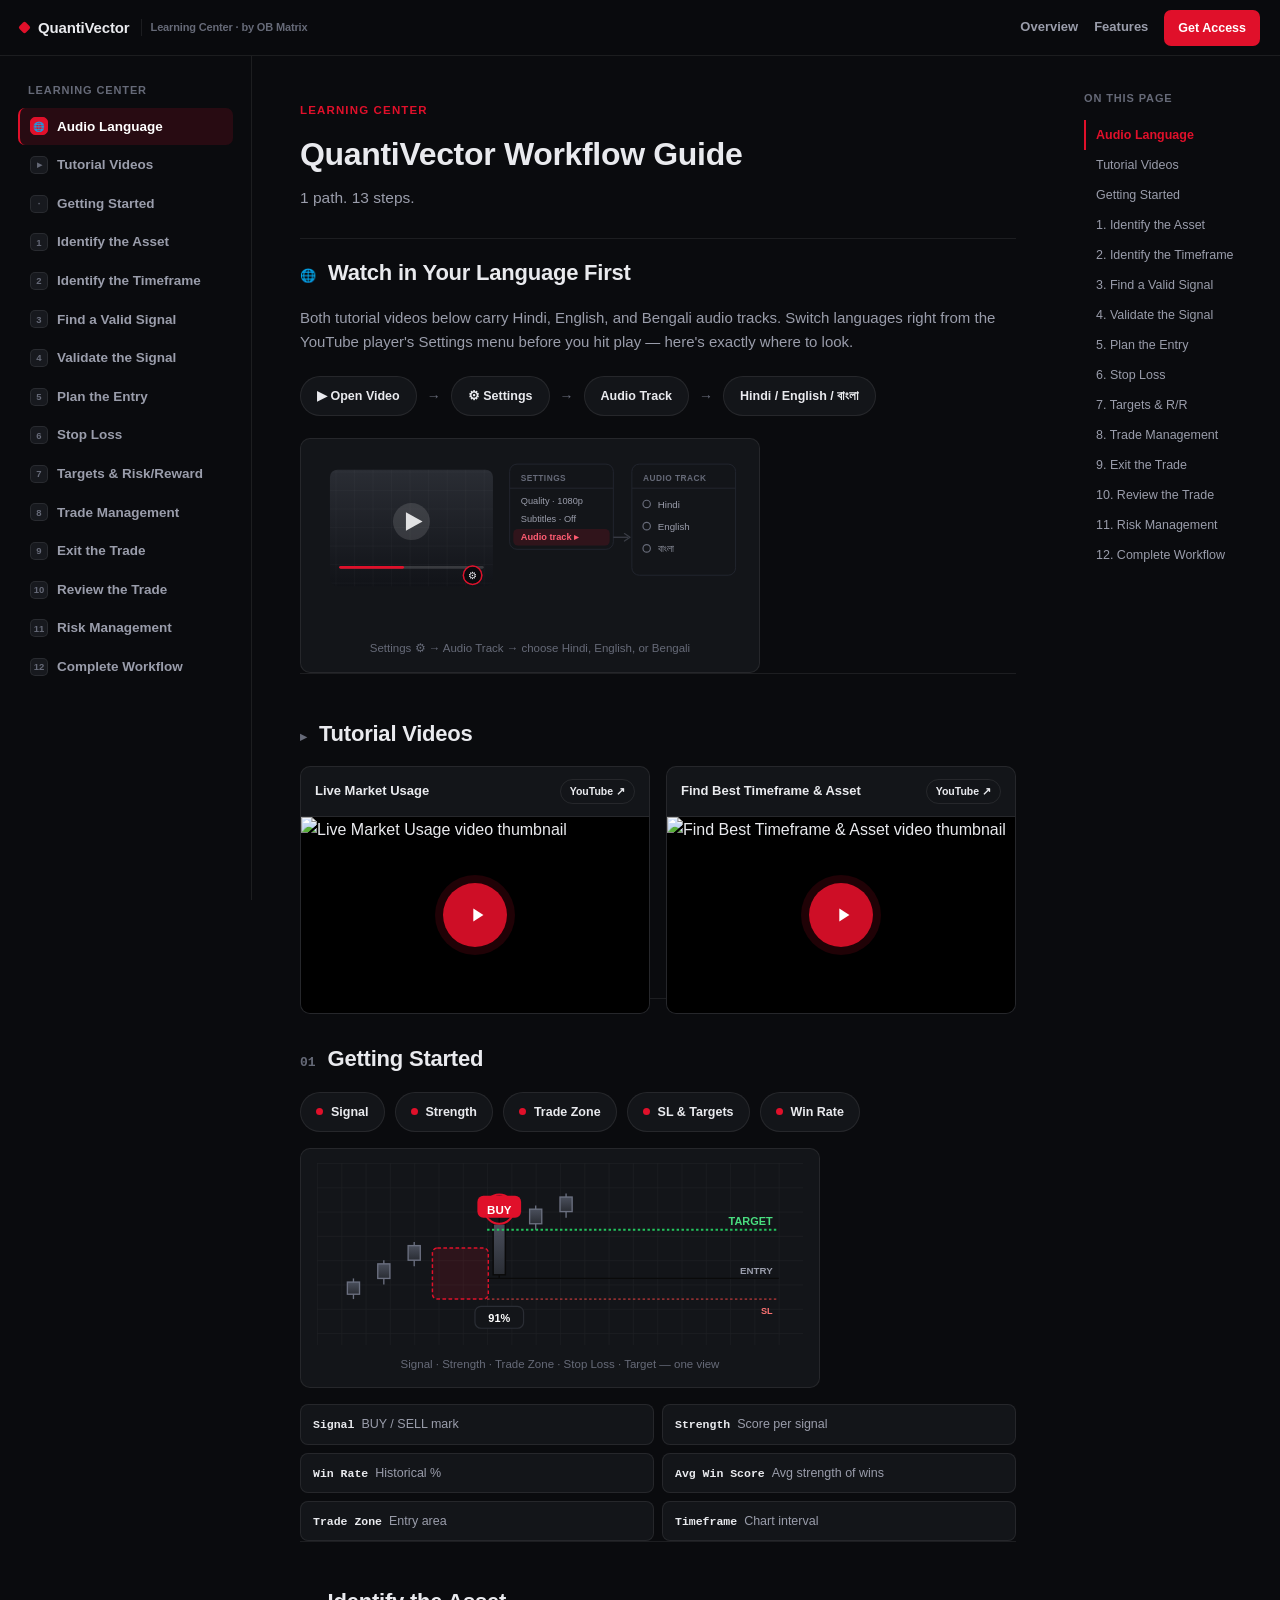
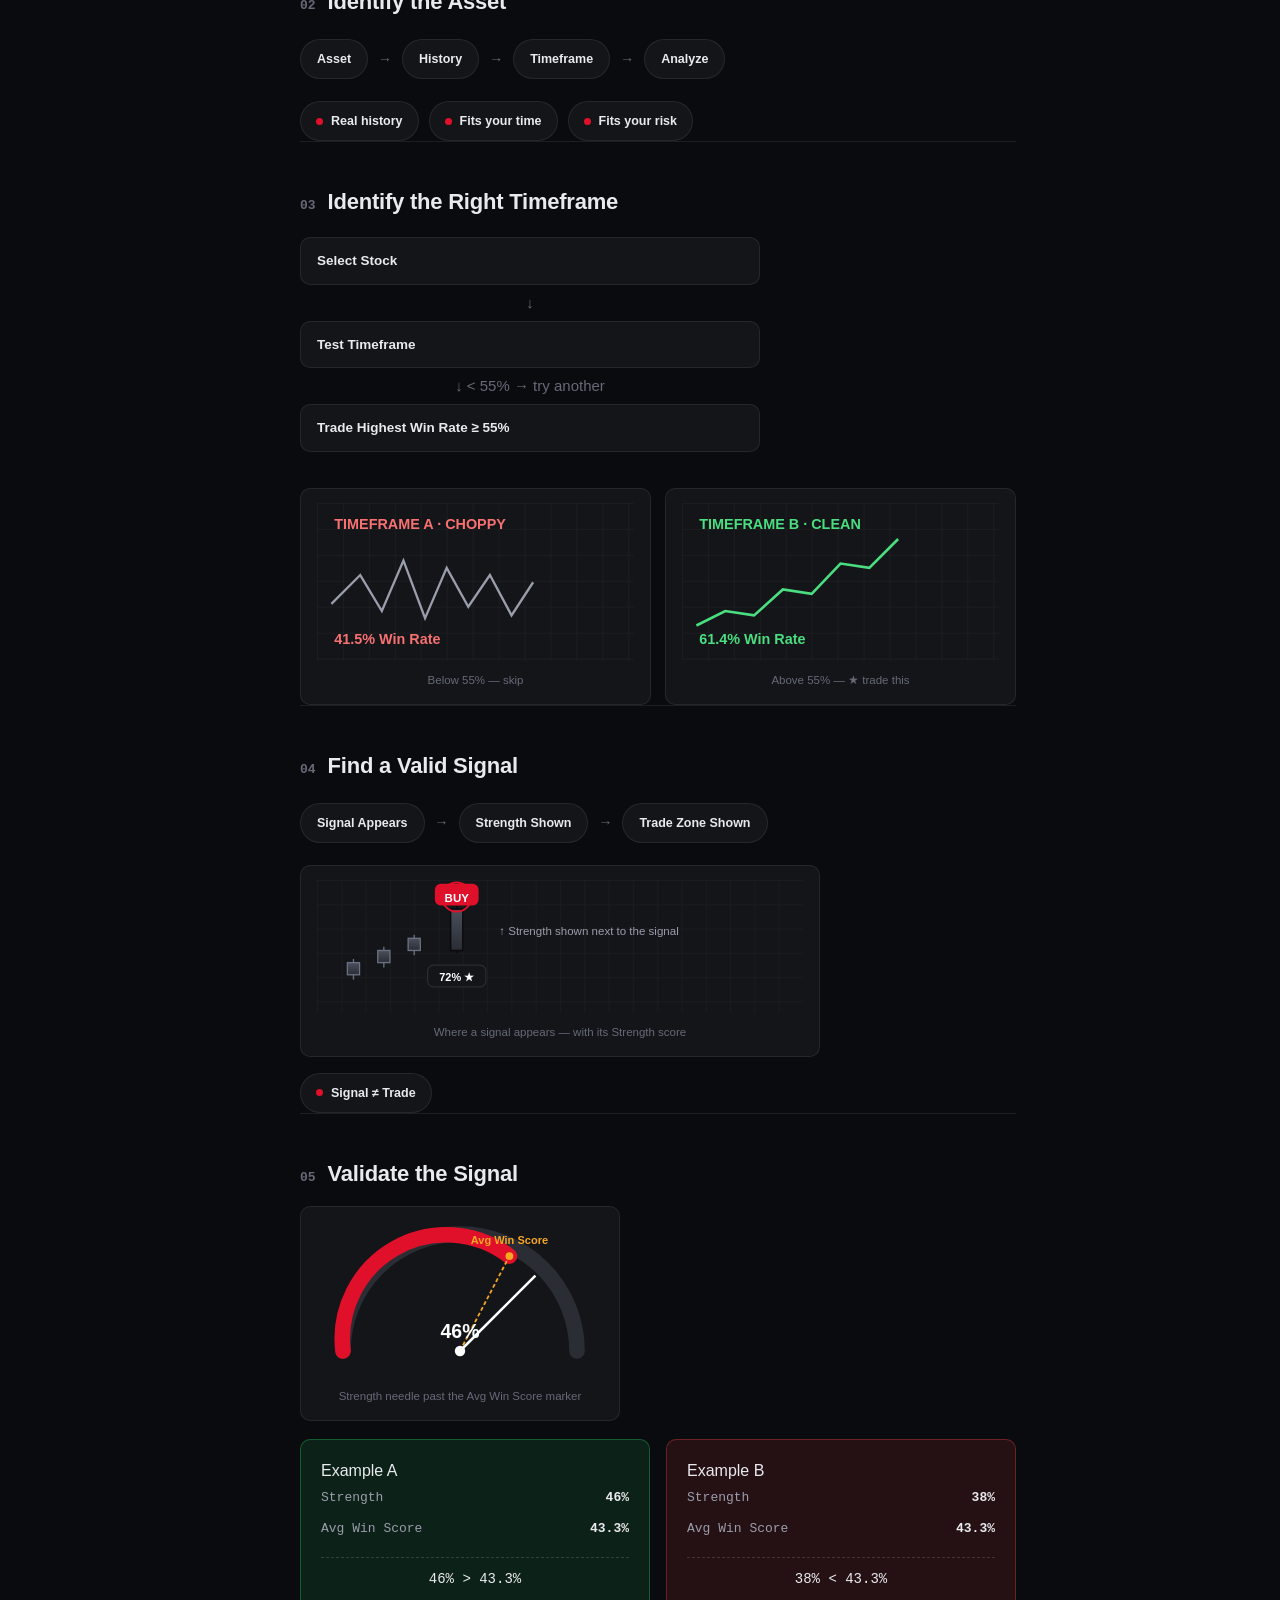
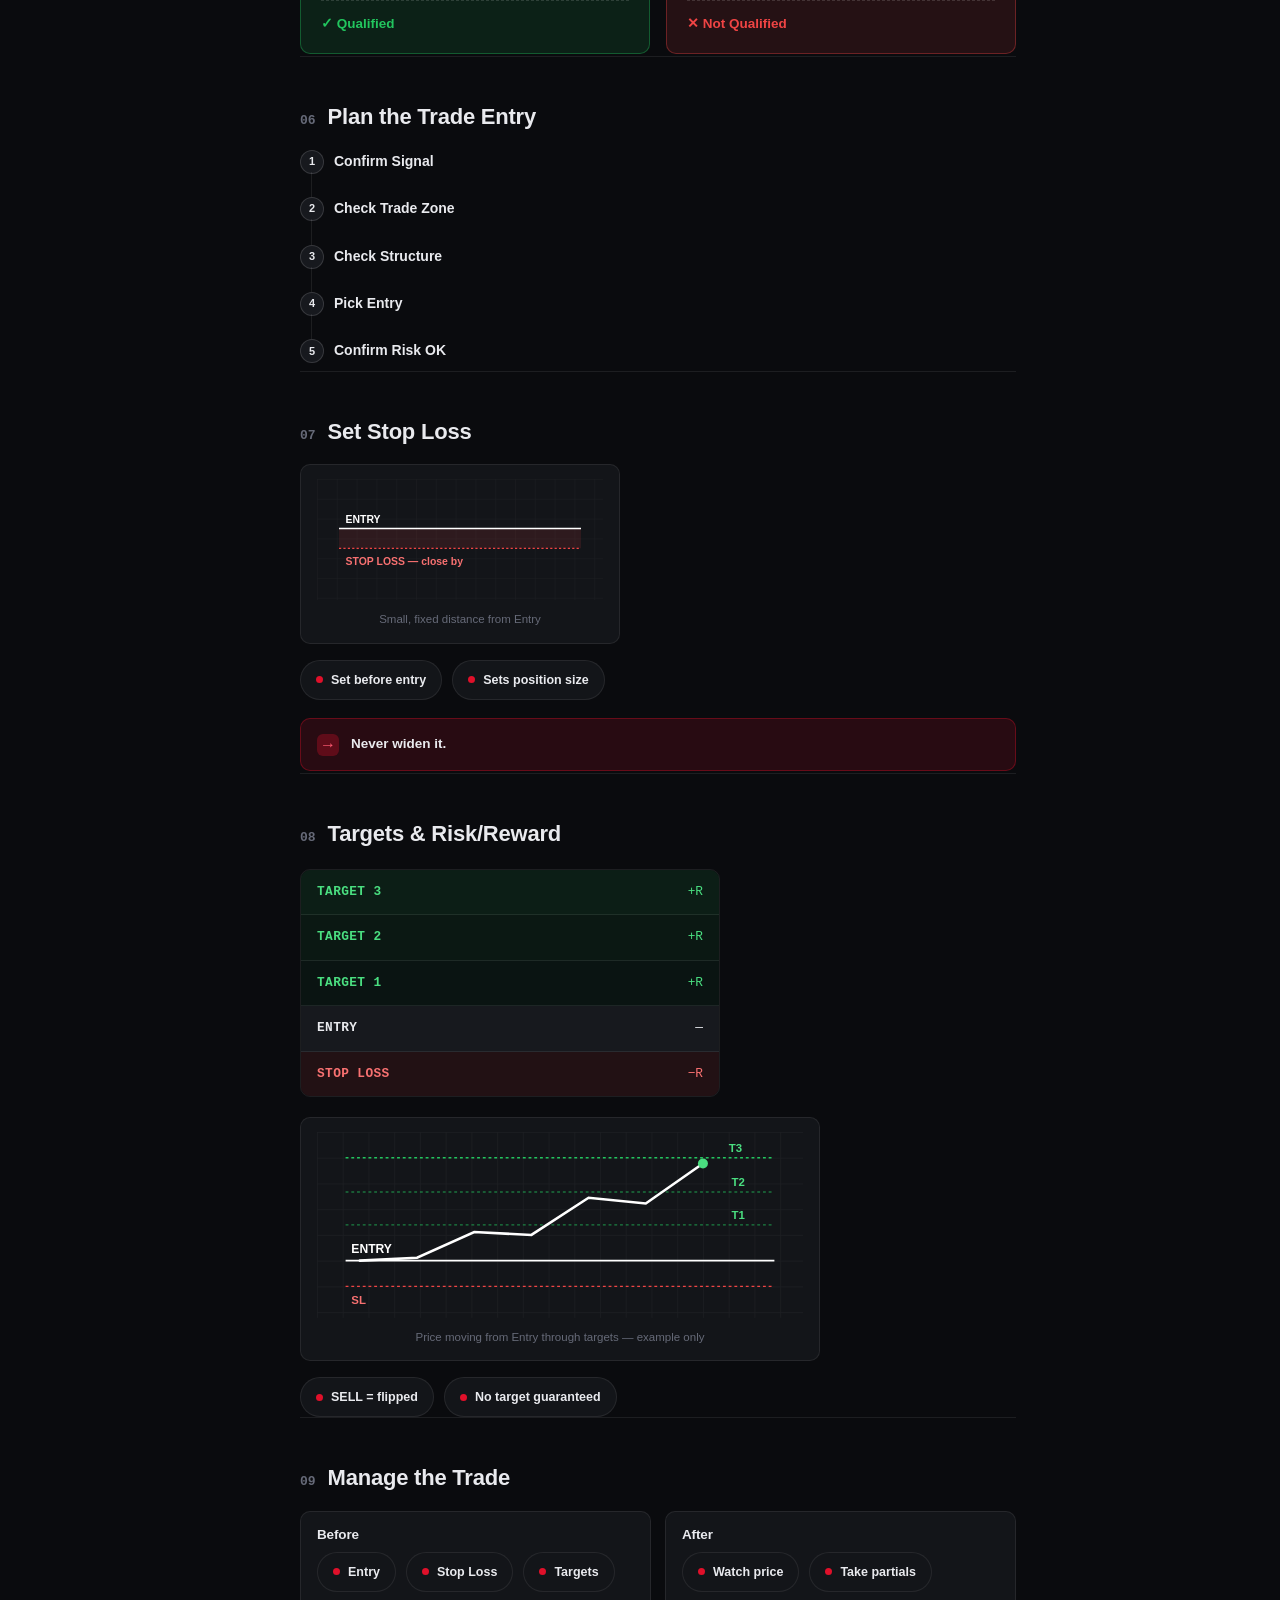
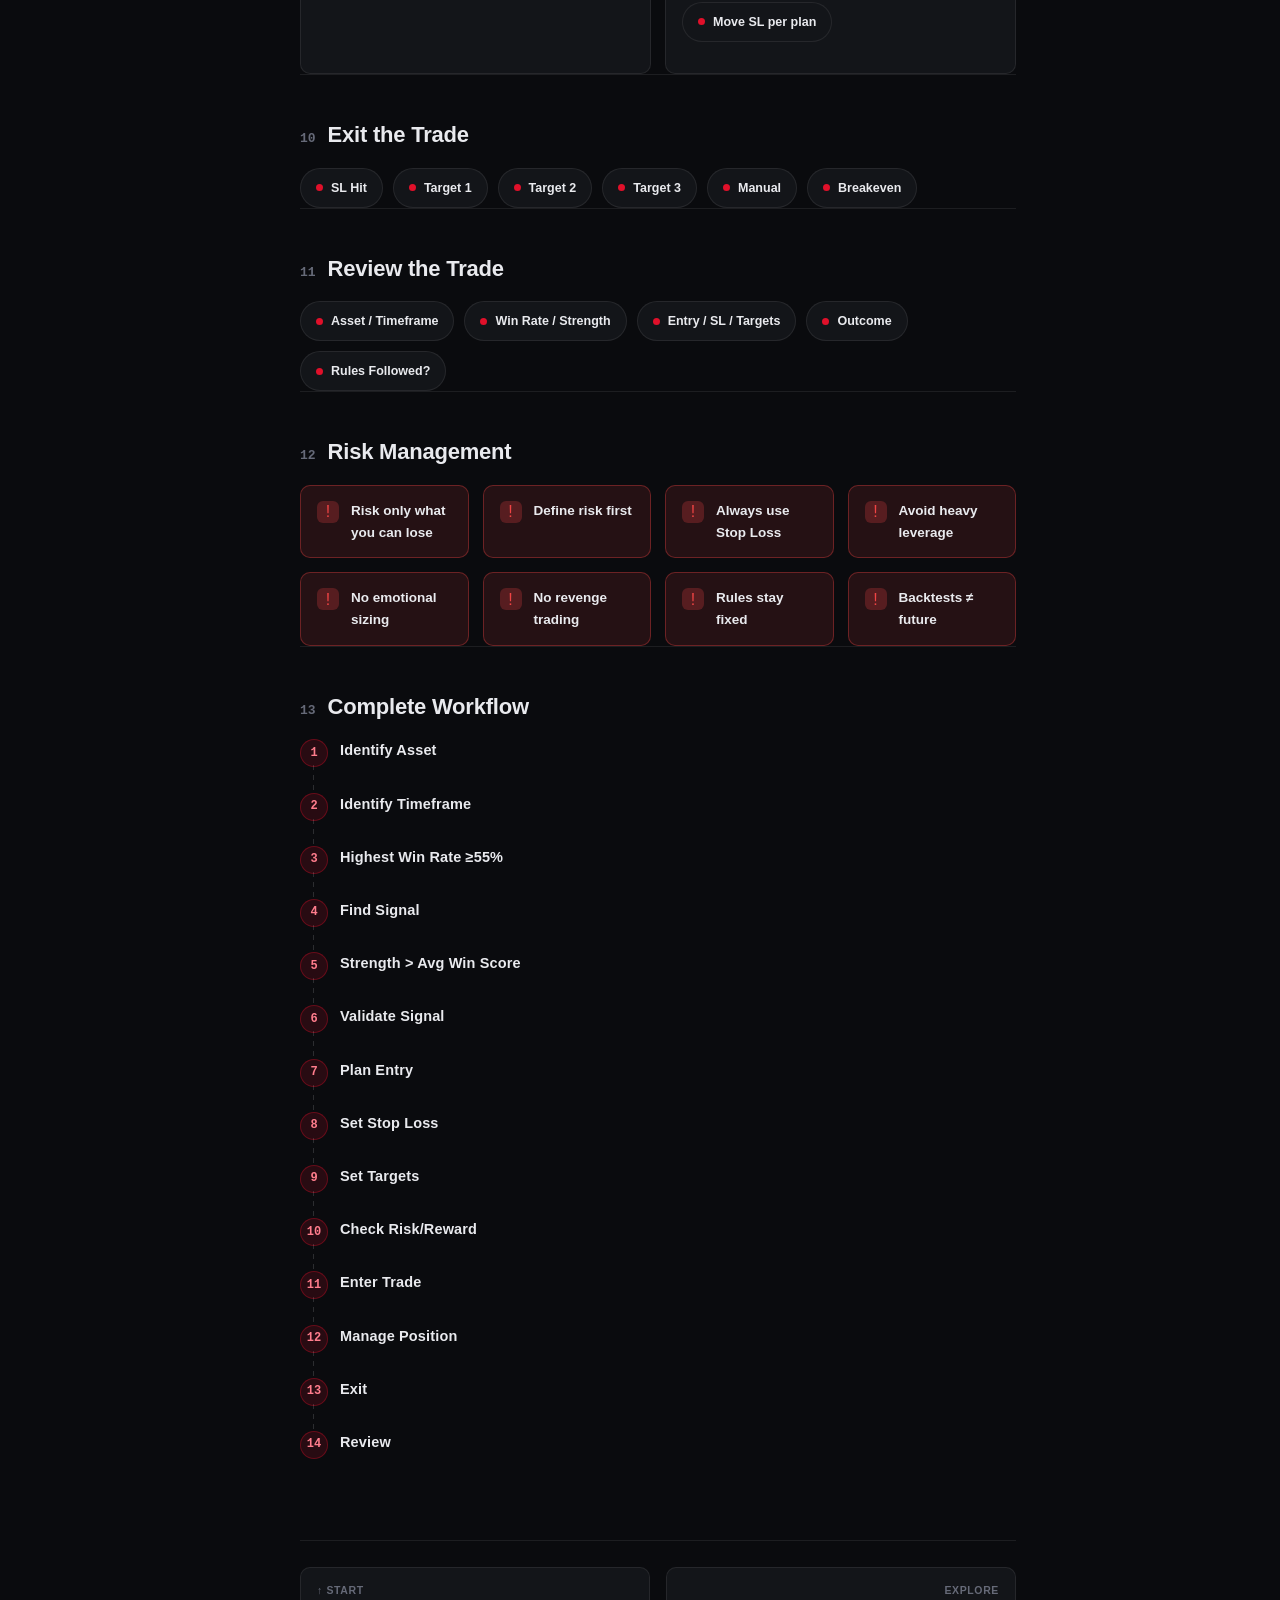
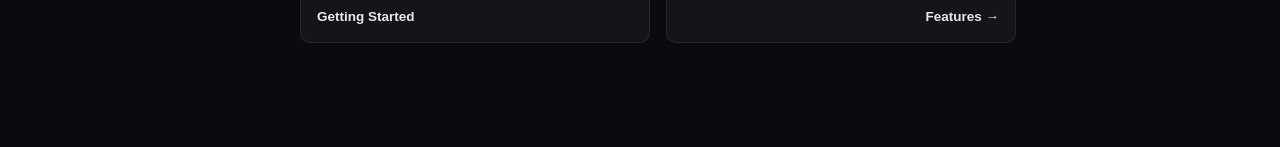
==== docs.html @ 309a77f9 "Add GA4 + Meta Pixel to all pages, fix 1-year checkout slug" ====
<!DOCTYPE html>
<html lang="en">
<head>
<meta charset="UTF-8">
<meta name="viewport" content="width=device-width, initial-scale=1.0">

<!-- Google tag (gtag.js) -->
<script async src="https://www.googletagmanager.com/gtag/js?id=G-Q3YGLEC0SH"></script>
<script>
  window.dataLayer = window.dataLayer || [];
  function gtag(){dataLayer.push(arguments);}
  gtag('js', new Date());
  gtag('config', 'G-Q3YGLEC0SH');
</script>

<!-- Meta Pixel Code -->
<script>
!function(f,b,e,v,n,t,s)
{if(f.fbq)return;n=f.fbq=function(){n.callMethod?
n.callMethod.apply(n,arguments):n.queue.push(arguments)};
if(!f._fbq)f._fbq=n;n.push=n;n.loaded=!0;n.version='2.0';
n.queue=[];t=b.createElement(e);t.async=!0;
t.src=v;s=b.getElementsByTagName(e)[0];
s.parentNode.insertBefore(t,s)}(window, document,'script',
'https://connect.facebook.net/en_US/fbevents.js');
fbq('init', '488748343677946');
fbq('track', 'PageView');
</script>
<noscript><img height="1" width="1" style="display:none"
src="https://www.facebook.com/tr?id=488748343677946&ev=PageView&noscript=1"
/></noscript>
<!-- End Meta Pixel Code -->
<title>Learning Center — QuantiVector by OB Matrix</title>
<meta name="description" content="A simple, visual guide to using QuantiVector.">
<link rel="stylesheet" href="docs.css">
</head>
<body class="docs-body">

<!-- ============ TOP BAR ============ -->
<header class="docs-topbar">
  <div class="docs-topbar-left">
    <button class="docs-menu-btn" id="docsMenuBtn" aria-label="Open navigation"><span></span></button>
    <a href="index.html" class="docs-brand"><span class="dot"></span> QuantiVector <span class="maker">Learning Center · by OB Matrix</span></a>
  </div>
  <div class="docs-topbar-right">
    <a href="index.html">Overview</a>
    <a href="features.html">Features</a>
    <a href="index.html#pricing" class="docs-cta">Get Access</a>
  </div>
</header>

<div class="docs-backdrop" id="docsBackdrop"></div>

<div class="docs-shell">

  <!-- ============ SIDEBAR ============ -->
  <aside class="docs-sidebar" id="docsSidebar">
    <span class="docs-nav-label">Learning Center</span>
    <nav class="docs-nav" id="docsNav">
      <a href="#audio-language" data-target="audio-language"><span class="n">🌐</span> Audio Language</a>
      <a href="#tutorials" data-target="tutorials"><span class="n">▸</span> Tutorial Videos</a>
      <a href="#getting-started" data-target="getting-started"><span class="n">·</span> Getting Started</a>
      <a href="#identify-asset" data-target="identify-asset"><span class="n">1</span> Identify the Asset</a>
      <a href="#identify-timeframe" data-target="identify-timeframe"><span class="n">2</span> Identify the Timeframe</a>
      <a href="#find-signal" data-target="find-signal"><span class="n">3</span> Find a Valid Signal</a>
      <a href="#validate-signal" data-target="validate-signal"><span class="n">4</span> Validate the Signal</a>
      <a href="#plan-entry" data-target="plan-entry"><span class="n">5</span> Plan the Entry</a>
      <a href="#stop-loss" data-target="stop-loss"><span class="n">6</span> Stop Loss</a>
      <a href="#targets-risk-reward" data-target="targets-risk-reward"><span class="n">7</span> Targets &amp; Risk/Reward</a>
      <a href="#manage-trade" data-target="manage-trade"><span class="n">8</span> Trade Management</a>
      <a href="#exit-trade" data-target="exit-trade"><span class="n">9</span> Exit the Trade</a>
      <a href="#review-trade" data-target="review-trade"><span class="n">10</span> Review the Trade</a>
      <a href="#risk-management" data-target="risk-management"><span class="n">11</span> Risk Management</a>
      <a href="#complete-workflow" data-target="complete-workflow"><span class="n">12</span> Complete Workflow</a>
    </nav>
  </aside>

  <!-- ============ MAIN CONTENT ============ -->
  <main class="docs-main">

    <div class="docs-intro">
      <span class="kicker">Learning Center</span>
      <h1>QuantiVector Workflow Guide</h1>
      <p>1 path. 13 steps.</p>
    </div>

    <!-- ============ AUDIO LANGUAGE ============ -->
    <section class="doc-section" id="audio-language" style="border-top:none;padding-top:0;">
      <div class="doc-section-head"><span class="num">🌐</span><h2>Watch in Your Language First</h2></div>
      <p class="lead">Both tutorial videos below carry Hindi, English, and Bengali audio tracks. Switch languages right from the YouTube player's Settings menu before you hit play — here's exactly where to look.</p>

      <div class="doc-flow-h">
        <span class="fh-step">▶ Open Video</span><span class="fh-arrow">→</span>
        <span class="fh-step">⚙ Settings</span><span class="fh-arrow">→</span>
        <span class="fh-step">Audio Track</span><span class="fh-arrow">→</span>
        <span class="fh-step">Hindi / English / বাংলা</span>
      </div>

      <div class="doc-visual" style="max-width:460px;">
        <svg viewBox="0 0 460 190">
          <defs>
            <pattern id="gLang" width="20" height="20" patternUnits="userSpaceOnUse"><path d="M20 0H0V20" fill="none" stroke="#fff" stroke-opacity="0.04"/></pattern>
            <linearGradient id="cLang" x1="0" y1="0" x2="0" y2="1"><stop offset="0" stop-color="#2a2d34"/><stop offset="1" stop-color="#111318"/></linearGradient>
          </defs>

          <!-- video player -->
          <rect x="14" y="18" width="176" height="126" rx="8" fill="url(#cLang)"/>
          <rect x="14" y="18" width="176" height="126" rx="8" fill="url(#gLang)"/>
          <circle cx="102" cy="74" r="20" fill="#fff" fill-opacity="0.12"/>
          <path d="M96 64 L96 84 L114 74 Z" fill="#fff" fill-opacity="0.85"/>
          <rect x="24" y="122" width="156" height="3" rx="1.5" fill="#fff" fill-opacity="0.15"/>
          <rect x="24" y="122" width="70" height="3" rx="1.5" fill="#e0102a"/>

          <!-- gear icon -->
          <circle cx="168" cy="132" r="10" fill="#0a0b0e" stroke="#3a3d46" stroke-width="1"/>
          <text class="lang-gear" x="168" y="136" text-anchor="middle" font-size="11" fill="#e9eaee" font-family="Arial">⚙</text>
          <circle cx="168" cy="132" r="10" fill="none" stroke="#e0102a" stroke-width="1.6" class="doc-ping"/>

          <!-- settings menu -->
          <rect x="208" y="12" width="112" height="92" rx="8" fill="#131519" stroke="#232630"/>
          <text x="220" y="30" font-size="9" font-weight="800" fill="#666a78" font-family="Arial" letter-spacing="0.5">SETTINGS</text>
          <line x1="208" y1="38" x2="320" y2="38" stroke="#232630"/>
          <text x="220" y="55" font-size="10" fill="#9a9dab" font-family="Arial">Quality · 1080p</text>
          <text x="220" y="74" font-size="10" fill="#9a9dab" font-family="Arial">Subtitles · Off</text>
          <rect x="212" y="82" width="104" height="18" rx="5" fill="#e0102a" fill-opacity="0.14"/>
          <text x="220" y="94" font-size="10" font-weight="800" fill="#ff5c72" font-family="Arial">Audio track ▸</text>

          <!-- connecting arrow -->
          <path d="M320 91 L336 91" stroke="#3a3d46" stroke-width="1.4"/>
          <path d="M332 87 L338 91 L332 95" fill="none" stroke="#3a3d46" stroke-width="1.4" stroke-linecap="round" stroke-linejoin="round"/>

          <!-- audio track submenu -->
          <rect x="340" y="12" width="112" height="120" rx="8" fill="#131519" stroke="#232630"/>
          <text x="352" y="30" font-size="9" font-weight="800" fill="#666a78" font-family="Arial" letter-spacing="0.5">AUDIO TRACK</text>
          <line x1="340" y1="38" x2="452" y2="38" stroke="#232630"/>

          <!-- Hindi row -->
          <circle cx="356" cy="55" r="4" fill="none" stroke="#666a78" stroke-width="1.3"/>
          <text x="368" y="59" font-size="10.5" fill="#9a9dab" font-family="Arial">Hindi</text>
          <g class="lang-highlight lang-h1">
            <rect x="344" y="46" width="104" height="18" rx="5" fill="#e0102a" fill-opacity="0.16"/>
            <circle cx="356" cy="55" r="4" fill="#e0102a"/>
            <path d="M354 55 l1.6 1.8 l3-3.6" stroke="#fff" stroke-width="1.3" fill="none" stroke-linecap="round" stroke-linejoin="round"/>
            <text x="368" y="59" font-size="10.5" font-weight="800" fill="#ff5c72" font-family="Arial">Hindi</text>
          </g>

          <!-- English row -->
          <circle cx="356" cy="79" r="4" fill="none" stroke="#666a78" stroke-width="1.3"/>
          <text x="368" y="83" font-size="10.5" fill="#9a9dab" font-family="Arial">English</text>
          <g class="lang-highlight lang-h2">
            <rect x="344" y="70" width="104" height="18" rx="5" fill="#e0102a" fill-opacity="0.16"/>
            <circle cx="356" cy="79" r="4" fill="#e0102a"/>
            <path d="M354 79 l1.6 1.8 l3-3.6" stroke="#fff" stroke-width="1.3" fill="none" stroke-linecap="round" stroke-linejoin="round"/>
            <text x="368" y="83" font-size="10.5" font-weight="800" fill="#ff5c72" font-family="Arial">English</text>
          </g>

          <!-- Bengali row -->
          <circle cx="356" cy="103" r="4" fill="none" stroke="#666a78" stroke-width="1.3"/>
          <text x="368" y="107" font-size="10.5" fill="#9a9dab" font-family="Arial">বাংলা</text>
          <g class="lang-highlight lang-h3">
            <rect x="344" y="94" width="104" height="18" rx="5" fill="#e0102a" fill-opacity="0.16"/>
            <circle cx="356" cy="103" r="4" fill="#e0102a"/>
            <path d="M354 103 l1.6 1.8 l3-3.6" stroke="#fff" stroke-width="1.3" fill="none" stroke-linecap="round" stroke-linejoin="round"/>
            <text x="368" y="107" font-size="10.5" font-weight="800" fill="#ff5c72" font-family="Arial">বাংলা</text>
          </g>
        </svg>
        <p class="cap">Settings ⚙ → Audio Track → choose Hindi, English, or Bengali</p>
      </div>
    </section>

    <!-- ============ TUTORIAL VIDEOS ============ -->
    <section class="doc-section" id="tutorials">
      <div class="doc-section-head"><span class="num">▸</span><h2>Tutorial Videos</h2></div>
      <div class="video-grid">
        <div class="video-card">
          <div class="vh">
            <span>Live Market Usage</span>
            <a class="video-ext" href="https://www.youtube.com/watch?v=LdYkQ3BCM5Y" target="_blank" rel="noopener noreferrer">YouTube ↗</a>
          </div>
          <div class="video-frame" data-id="LdYkQ3BCM5Y" onclick="playDocVideo(this)" role="button" tabindex="0" aria-label="Play Live Market Usage video">
            <img class="video-thumb-img" src="https://i.ytimg.com/vi/LdYkQ3BCM5Y/hqdefault.jpg" alt="Live Market Usage video thumbnail" loading="lazy">
            <span class="video-play"><svg viewBox="0 0 24 24"><path d="M8 5v14l11-7z"/></svg></span>
          </div>
        </div>
        <div class="video-card">
          <div class="vh">
            <span>Find Best Timeframe &amp; Asset</span>
            <a class="video-ext" href="https://www.youtube.com/watch?v=yhCPfIpeBfY" target="_blank" rel="noopener noreferrer">YouTube ↗</a>
          </div>
          <div class="video-frame" data-id="yhCPfIpeBfY" onclick="playDocVideo(this)" role="button" tabindex="0" aria-label="Play Find Best Timeframe & Asset video">
            <img class="video-thumb-img" src="https://i.ytimg.com/vi/yhCPfIpeBfY/hqdefault.jpg" alt="Find Best Timeframe & Asset video thumbnail" loading="lazy">
            <span class="video-play"><svg viewBox="0 0 24 24"><path d="M8 5v14l11-7z"/></svg></span>
          </div>
        </div>
      </div>
    </section>

    <!-- 01 -->
    <section class="doc-section" id="getting-started">
      <div class="doc-section-head"><span class="num">01</span><h2>Getting Started</h2></div>
      <div class="icon-row">
        <span class="icon-pill"><span class="dot"></span> Signal</span>
        <span class="icon-pill"><span class="dot"></span> Strength</span>
        <span class="icon-pill"><span class="dot"></span> Trade Zone</span>
        <span class="icon-pill"><span class="dot"></span> SL &amp; Targets</span>
        <span class="icon-pill"><span class="dot"></span> Win Rate</span>
      </div>

      <div class="doc-visual">
        <svg viewBox="0 0 400 150">
          <defs>
            <pattern id="g01" width="20" height="20" patternUnits="userSpaceOnUse"><path d="M20 0H0V20" fill="none" stroke="#fff" stroke-opacity="0.04"/></pattern>
            <linearGradient id="c01" x1="0" y1="0" x2="0" y2="1"><stop offset="0" stop-color="#4a4f5c"/><stop offset="1" stop-color="#2a2d34"/></linearGradient>
          </defs>
          <rect width="400" height="150" fill="url(#g01)"/>
          <g stroke="#6b7080" stroke-width="1.1">
            <line x1="30" y1="95" x2="30" y2="112"/><rect x="25" y="98" width="10" height="10" fill="url(#c01)"/>
            <line x1="55" y1="80" x2="55" y2="100"/><rect x="50" y="83" width="10" height="12" fill="url(#c01)"/>
            <line x1="80" y1="65" x2="80" y2="85"/><rect x="75" y="68" width="10" height="12" fill="url(#c01)"/>
          </g>
          <rect x="95" y="70" width="46" height="42" rx="4" fill="#e0102a" fill-opacity="0.12" stroke="#e0102a" stroke-width="1.2" stroke-dasharray="3 2"/>
          <g stroke="#0a0a0a" stroke-width="1.2"><line x1="150" y1="45" x2="150" y2="95"/><rect x="145" y="50" width="10" height="42" fill="url(#c01)"/></g>
          <circle cx="150" cy="38" r="12" fill="none" stroke="#e0102a" stroke-width="1.6" class="doc-ping"/>
          <g transform="translate(150,38)"><rect x="-18" y="-11" width="36" height="18" rx="5" fill="#e0102a"/><text x="0" y="4" text-anchor="middle" font-size="9.5" font-weight="800" fill="#fff" font-family="Arial">BUY</text></g>
          <g stroke="#6b7080" stroke-width="1.1">
            <line x1="180" y1="35" x2="180" y2="55"/><rect x="175" y="38" width="10" height="12" fill="url(#c01)"/>
            <line x1="205" y1="25" x2="205" y2="45"/><rect x="200" y="28" width="10" height="12" fill="url(#c01)"/>
          </g>
          <line x1="140" y1="95" x2="380" y2="95" stroke="#0a0a0a" stroke-width="1"/>
          <text x="375" y="91" text-anchor="end" font-size="8" font-weight="700" fill="#9a9dab" font-family="Arial">ENTRY</text>
          <line x1="140" y1="112" x2="380" y2="112" stroke="#ef4444" stroke-width="0.8" stroke-dasharray="2 2"/>
          <text x="375" y="124" text-anchor="end" font-size="7.5" font-weight="700" fill="#f87171" font-family="Arial">SL</text>
          <line x1="140" y1="55" x2="380" y2="55" stroke="#22c55e" stroke-width="1.6" stroke-dasharray="2 2"/>
          <text x="375" y="51" text-anchor="end" font-size="9" font-weight="800" fill="#4ade80" font-family="Arial">TARGET</text>
          <g transform="translate(150,128)"><rect x="-20" y="-10" width="40" height="18" rx="5" fill="#131519" stroke="#2a2d34"/><text x="0" y="3" text-anchor="middle" font-size="9" font-weight="800" fill="#fff" font-family="Arial">91%</text></g>
        </svg>
        <p class="cap">Signal · Strength · Trade Zone · Stop Loss · Target — one view</p>
      </div>

      <div class="term-grid">
        <div class="term-chip"><b>Signal</b><span>BUY / SELL mark</span></div>
        <div class="term-chip"><b>Strength</b><span>Score per signal</span></div>
        <div class="term-chip"><b>Win Rate</b><span>Historical %</span></div>
        <div class="term-chip"><b>Avg Win Score</b><span>Avg strength of wins</span></div>
        <div class="term-chip"><b>Trade Zone</b><span>Entry area</span></div>
        <div class="term-chip"><b>Timeframe</b><span>Chart interval</span></div>
      </div>
    </section>

    <!-- 02 -->
    <section class="doc-section" id="identify-asset">
      <div class="doc-section-head"><span class="num">02</span><h2>Identify the Asset</h2></div>
      <div class="doc-flow-h">
        <span class="fh-step">Asset</span><span class="fh-arrow">→</span>
        <span class="fh-step">History</span><span class="fh-arrow">→</span>
        <span class="fh-step">Timeframe</span><span class="fh-arrow">→</span>
        <span class="fh-step">Analyze</span>
      </div>
      <div class="icon-row">
        <span class="icon-pill"><span class="dot"></span> Real history</span>
        <span class="icon-pill"><span class="dot"></span> Fits your time</span>
        <span class="icon-pill"><span class="dot"></span> Fits your risk</span>
      </div>
    </section>

    <!-- 03 -->
    <section class="doc-section" id="identify-timeframe">
      <div class="doc-section-head"><span class="num">03</span><h2>Identify the Right Timeframe</h2></div>
      <div class="doc-flow-v">
        <div class="fv-step">Select Stock</div>
        <div class="fv-arrow">↓</div>
        <div class="fv-step">Test Timeframe</div>
        <div class="fv-arrow">↓ &lt; 55% → try another</div>
        <div class="fv-step">Trade Highest Win Rate ≥ 55%</div>
      </div>

      <div class="doc-visual-row">
        <div class="doc-visual">
          <svg viewBox="0 0 220 110">
            <defs><pattern id="g03a" width="18" height="18" patternUnits="userSpaceOnUse"><path d="M18 0H0V18" fill="none" stroke="#fff" stroke-opacity="0.04"/></pattern></defs>
            <rect width="220" height="110" fill="url(#g03a)"/>
            <polyline points="10,70 30,50 45,75 60,40 75,80 90,45 105,72 120,50 135,78 150,55" fill="none" stroke="#9a9dab" stroke-width="1.6"/>
            <text x="12" y="18" font-size="10" font-weight="800" fill="#f87171" font-family="Arial">TIMEFRAME A · CHOPPY</text>
            <text x="12" y="98" font-size="10" font-weight="800" fill="#f87171" font-family="Arial">41.5% Win Rate</text>
          </svg>
          <p class="cap">Below 55% — skip</p>
        </div>
        <div class="doc-visual">
          <svg viewBox="0 0 220 110">
            <defs><pattern id="g03b" width="18" height="18" patternUnits="userSpaceOnUse"><path d="M18 0H0V18" fill="none" stroke="#fff" stroke-opacity="0.04"/></pattern></defs>
            <rect width="220" height="110" fill="url(#g03b)"/>
            <polyline points="10,85 30,75 50,78 70,60 90,63 110,42 130,45 150,25" fill="none" stroke="#4ade80" stroke-width="1.8"/>
            <text x="12" y="18" font-size="10" font-weight="800" fill="#4ade80" font-family="Arial">TIMEFRAME B · CLEAN</text>
            <text x="12" y="98" font-size="10" font-weight="800" fill="#4ade80" font-family="Arial">61.4% Win Rate</text>
          </svg>
          <p class="cap">Above 55% — ★ trade this</p>
        </div>
      </div>
    </section>

    <!-- 04 -->
    <section class="doc-section" id="find-signal">
      <div class="doc-section-head"><span class="num">04</span><h2>Find a Valid Signal</h2></div>
      <div class="doc-flow-h">
        <span class="fh-step">Signal Appears</span><span class="fh-arrow">→</span>
        <span class="fh-step">Strength Shown</span><span class="fh-arrow">→</span>
        <span class="fh-step">Trade Zone Shown</span>
      </div>
      <div class="doc-visual">
        <svg viewBox="0 0 400 110">
          <defs>
            <pattern id="g04" width="20" height="20" patternUnits="userSpaceOnUse"><path d="M20 0H0V20" fill="none" stroke="#fff" stroke-opacity="0.04"/></pattern>
            <linearGradient id="c04" x1="0" y1="0" x2="0" y2="1"><stop offset="0" stop-color="#4a4f5c"/><stop offset="1" stop-color="#2a2d34"/></linearGradient>
          </defs>
          <rect width="400" height="110" fill="url(#g04)"/>
          <g stroke="#6b7080" stroke-width="1.1">
            <line x1="30" y1="65" x2="30" y2="82"/><rect x="25" y="68" width="10" height="10" fill="url(#c04)"/>
            <line x1="55" y1="55" x2="55" y2="72"/><rect x="50" y="58" width="10" height="10" fill="url(#c04)"/>
            <line x1="80" y1="45" x2="80" y2="62"/><rect x="75" y="48" width="10" height="10" fill="url(#c04)"/>
          </g>
          <g stroke="#0a0a0a" stroke-width="1.2"><line x1="115" y1="20" x2="115" y2="60"/><rect x="110" y="24" width="10" height="34" fill="url(#c04)"/></g>
          <circle cx="115" cy="14" r="12" fill="none" stroke="#e0102a" stroke-width="1.6" class="doc-ping"/>
          <g transform="translate(115,14)"><rect x="-18" y="-11" width="36" height="18" rx="5" fill="#e0102a"/><text x="0" y="4" text-anchor="middle" font-size="9.5" font-weight="800" fill="#fff" font-family="Arial">BUY</text></g>
          <g transform="translate(115,80)"><rect x="-24" y="-10" width="48" height="18" rx="5" fill="#131519" stroke="#2a2d34"/><text x="0" y="3" text-anchor="middle" font-size="9" font-weight="800" fill="#fff" font-family="Arial">72% ★</text></g>
          <text x="150" y="45" font-size="9.5" fill="#9a9dab" font-family="Arial">↑ Strength shown next to the signal</text>
        </svg>
        <p class="cap">Where a signal appears — with its Strength score</p>
      </div>
      <div class="icon-row"><span class="icon-pill"><span class="dot"></span> Signal ≠ Trade</span></div>
    </section>

    <!-- 06 -->
    <section class="doc-section" id="validate-signal">
      <div class="doc-section-head"><span class="num">05</span><h2>Validate the Signal</h2></div>

      <div class="doc-visual" style="max-width:320px;">
        <svg viewBox="0 0 220 120">
          <path d="M20 100 A80 80 0 0 1 200 100" fill="none" stroke="#2a2d34" stroke-width="12" stroke-linecap="round"/>
          <path d="M20 100 A80 80 0 0 1 148 27" fill="none" stroke="#e0102a" stroke-width="12" stroke-linecap="round"/>
          <line x1="110" y1="100" x2="148" y2="27" stroke="#f5a623" stroke-width="1.4" stroke-dasharray="3 2"/>
          <circle cx="148" cy="27" r="3" fill="#f5a623"/>
          <text x="148" y="18" text-anchor="middle" font-size="8.5" font-weight="800" fill="#f5a623" font-family="Arial">Avg Win Score</text>
          <circle cx="110" cy="100" r="4" fill="#fff"/>
          <line x1="110" y1="100" x2="168" y2="42" stroke="#fff" stroke-width="2"/>
          <text x="110" y="90" text-anchor="middle" font-size="15" font-weight="900" fill="#fff" font-family="Arial">46%</text>
        </svg>
        <p class="cap">Strength needle past the Avg Win Score marker</p>
      </div>

      <div class="verdict-grid">
        <div class="verdict-card ok">
          <div class="ex-label">Example A</div>
          <div class="verdict-row"><span>Strength</span><b>46%</b></div>
          <div class="verdict-row"><span>Avg Win Score</span><b>43.3%</b></div>
          <div class="verdict-compare">46% &gt; 43.3%</div>
          <div class="verdict-result">✓ Qualified</div>
        </div>
        <div class="verdict-card no">
          <div class="ex-label">Example B</div>
          <div class="verdict-row"><span>Strength</span><b>38%</b></div>
          <div class="verdict-row"><span>Avg Win Score</span><b>43.3%</b></div>
          <div class="verdict-compare">38% &lt; 43.3%</div>
          <div class="verdict-result">✕ Not Qualified</div>
        </div>
      </div>
    </section>

    <!-- 07 -->
    <section class="doc-section" id="plan-entry">
      <div class="doc-section-head"><span class="num">06</span><h2>Plan the Trade Entry</h2></div>
      <ol class="doc-steps">
        <li><b>Confirm Signal</b></li>
        <li><b>Check Trade Zone</b></li>
        <li><b>Check Structure</b></li>
        <li><b>Pick Entry</b></li>
        <li><b>Confirm Risk OK</b></li>
      </ol>
    </section>

    <!-- 08 -->
    <section class="doc-section" id="stop-loss">
      <div class="doc-section-head"><span class="num">07</span><h2>Set Stop Loss</h2></div>

      <div class="doc-visual" style="max-width:320px;">
        <svg viewBox="0 0 260 110">
          <defs><pattern id="g07" width="18" height="18" patternUnits="userSpaceOnUse"><path d="M18 0H0V18" fill="none" stroke="#fff" stroke-opacity="0.04"/></pattern></defs>
          <rect width="260" height="110" fill="url(#g07)"/>
          <rect x="20" y="45" width="220" height="18" fill="#ef4444" fill-opacity="0.12"/>
          <line x1="20" y1="45" x2="240" y2="45" stroke="#fff" stroke-width="1.4"/>
          <text x="26" y="40" font-size="9.5" font-weight="800" fill="#fff" font-family="Arial">ENTRY</text>
          <line x1="20" y1="63" x2="240" y2="63" stroke="#ef4444" stroke-width="1.2" stroke-dasharray="2 2"/>
          <text x="26" y="78" font-size="9.5" font-weight="800" fill="#f87171" font-family="Arial">STOP LOSS — close by</text>
        </svg>
        <p class="cap">Small, fixed distance from Entry</p>
      </div>

      <div class="icon-row">
        <span class="icon-pill"><span class="dot"></span> Set before entry</span>
        <span class="icon-pill"><span class="dot"></span> Sets position size</span>
      </div>
      <div class="doc-callout rule"><div class="ic">→</div><p><strong>Never widen it.</strong></p></div>
    </section>

    <!-- 09 -->
    <section class="doc-section" id="targets-risk-reward">
      <div class="doc-section-head"><span class="num">08</span><h2>Targets &amp; Risk/Reward</h2></div>
      <div class="trade-diagram">
        <div class="td-row t3"><span class="lbl">TARGET 3</span><span>+R</span></div>
        <div class="td-row t2"><span class="lbl">TARGET 2</span><span>+R</span></div>
        <div class="td-row t1"><span class="lbl">TARGET 1</span><span>+R</span></div>
        <div class="td-row entry"><span class="lbl">ENTRY</span><span>—</span></div>
        <div class="td-row sl"><span class="lbl">STOP LOSS</span><span>−R</span></div>
      </div>

      <div class="doc-visual">
        <svg viewBox="0 0 340 130">
          <defs><pattern id="g08" width="18" height="18" patternUnits="userSpaceOnUse"><path d="M18 0H0V18" fill="none" stroke="#fff" stroke-opacity="0.04"/></pattern></defs>
          <rect width="340" height="130" fill="url(#g08)"/>
          <line x1="20" y1="90" x2="320" y2="90" stroke="#fff" stroke-width="1.2"/><text x="24" y="85" font-size="8.5" font-weight="800" fill="#fff" font-family="Arial">ENTRY</text>
          <line x1="20" y1="108" x2="320" y2="108" stroke="#ef4444" stroke-width="1" stroke-dasharray="2 2"/><text x="24" y="120" font-size="8" font-weight="700" fill="#f87171" font-family="Arial">SL</text>
          <line x1="20" y1="65" x2="320" y2="65" stroke="#22c55e" stroke-width="0.8" stroke-dasharray="2 2" opacity=".6"/><text x="290" y="61" font-size="8" font-weight="700" fill="#4ade80" font-family="Arial">T1</text>
          <line x1="20" y1="42" x2="320" y2="42" stroke="#22c55e" stroke-width="0.8" stroke-dasharray="2 2" opacity=".8"/><text x="290" y="38" font-size="8" font-weight="700" fill="#4ade80" font-family="Arial">T2</text>
          <line x1="20" y1="18" x2="320" y2="18" stroke="#22c55e" stroke-width="1" stroke-dasharray="2 2"/><text x="288" y="14" font-size="8" font-weight="700" fill="#4ade80" font-family="Arial">T3</text>
          <polyline points="30,90 70,88 110,70 150,72 190,46 230,50 270,22" fill="none" stroke="#fff" stroke-width="1.8" stroke-linecap="round"/>
          <circle cx="270" cy="22" r="3.5" fill="#4ade80"/>
        </svg>
        <p class="cap">Price moving from Entry through targets — example only</p>
      </div>

      <div class="icon-row"><span class="icon-pill"><span class="dot"></span> SELL = flipped</span><span class="icon-pill"><span class="dot"></span> No target guaranteed</span></div>
    </section>

    <!-- 10 -->
    <section class="doc-section" id="manage-trade">
      <div class="doc-section-head"><span class="num">09</span><h2>Manage the Trade</h2></div>
      <div class="doc-card-row" style="grid-template-columns:1fr 1fr;">
        <div class="doc-def">
          <h4>Before</h4>
          <div class="icon-row" style="margin-top:8px;">
            <span class="icon-pill"><span class="dot"></span> Entry</span>
            <span class="icon-pill"><span class="dot"></span> Stop Loss</span>
            <span class="icon-pill"><span class="dot"></span> Targets</span>
          </div>
        </div>
        <div class="doc-def">
          <h4>After</h4>
          <div class="icon-row" style="margin-top:8px;">
            <span class="icon-pill"><span class="dot"></span> Watch price</span>
            <span class="icon-pill"><span class="dot"></span> Take partials</span>
            <span class="icon-pill"><span class="dot"></span> Move SL per plan</span>
          </div>
        </div>
      </div>
    </section>

    <!-- 11 -->
    <section class="doc-section" id="exit-trade">
      <div class="doc-section-head"><span class="num">10</span><h2>Exit the Trade</h2></div>
      <div class="icon-row">
        <span class="icon-pill"><span class="dot"></span> SL Hit</span>
        <span class="icon-pill"><span class="dot"></span> Target 1</span>
        <span class="icon-pill"><span class="dot"></span> Target 2</span>
        <span class="icon-pill"><span class="dot"></span> Target 3</span>
        <span class="icon-pill"><span class="dot"></span> Manual</span>
        <span class="icon-pill"><span class="dot"></span> Breakeven</span>
      </div>
    </section>

    <!-- 12 -->
    <section class="doc-section" id="review-trade">
      <div class="doc-section-head"><span class="num">11</span><h2>Review the Trade</h2></div>
      <div class="icon-row">
        <span class="icon-pill"><span class="dot"></span> Asset / Timeframe</span>
        <span class="icon-pill"><span class="dot"></span> Win Rate / Strength</span>
        <span class="icon-pill"><span class="dot"></span> Entry / SL / Targets</span>
        <span class="icon-pill"><span class="dot"></span> Outcome</span>
        <span class="icon-pill"><span class="dot"></span> Rules Followed?</span>
      </div>
    </section>

    <!-- 13 -->
    <section class="doc-section" id="risk-management">
      <div class="doc-section-head"><span class="num">12</span><h2>Risk Management</h2></div>
      <div class="doc-card-row cols-4">
        <div class="doc-callout danger" style="margin:0;"><div class="ic">!</div><p><strong>Risk only what you can lose</strong></p></div>
        <div class="doc-callout danger" style="margin:0;"><div class="ic">!</div><p><strong>Define risk first</strong></p></div>
        <div class="doc-callout danger" style="margin:0;"><div class="ic">!</div><p><strong>Always use Stop Loss</strong></p></div>
        <div class="doc-callout danger" style="margin:0;"><div class="ic">!</div><p><strong>Avoid heavy leverage</strong></p></div>
        <div class="doc-callout danger" style="margin:0;"><div class="ic">!</div><p><strong>No emotional sizing</strong></p></div>
        <div class="doc-callout danger" style="margin:0;"><div class="ic">!</div><p><strong>No revenge trading</strong></p></div>
        <div class="doc-callout danger" style="margin:0;"><div class="ic">!</div><p><strong>Rules stay fixed</strong></p></div>
        <div class="doc-callout danger" style="margin:0;"><div class="ic">!</div><p><strong>Backtests ≠ future</strong></p></div>
      </div>
    </section>

    <!-- 14 -->
    <section class="doc-section" id="complete-workflow">
      <div class="doc-section-head"><span class="num">13</span><h2>Complete Workflow</h2></div>
      <ol class="master-flow">
        <li class="mf-item"><b>Identify Asset</b></li>
        <li class="mf-item"><b>Identify Timeframe</b></li>
        <li class="mf-item"><b>Highest Win Rate ≥55%</b></li>
        <li class="mf-item"><b>Find Signal</b></li>
        <li class="mf-item"><b>Strength &gt; Avg Win Score</b></li>
        <li class="mf-item"><b>Validate Signal</b></li>
        <li class="mf-item"><b>Plan Entry</b></li>
        <li class="mf-item"><b>Set Stop Loss</b></li>
        <li class="mf-item"><b>Set Targets</b></li>
        <li class="mf-item"><b>Check Risk/Reward</b></li>
        <li class="mf-item"><b>Enter Trade</b></li>
        <li class="mf-item"><b>Manage Position</b></li>
        <li class="mf-item"><b>Exit</b></li>
        <li class="mf-item"><b>Review</b></li>
      </ol>
      <div class="docs-pagenav">
        <a href="#getting-started" data-target="getting-started"><span class="pn-dir">↑ Start</span><span class="pn-title">Getting Started</span></a>
        <a href="features.html" class="next"><span class="pn-dir">Explore</span><span class="pn-title">Features →</span></a>
      </div>
    </section>

  </main>

  <!-- ============ ON THIS PAGE ============ -->
  <aside class="docs-toc">
    <span class="toc-label">On This Page</span>
    <a href="#audio-language" data-target="audio-language">Audio Language</a>
    <a href="#tutorials" data-target="tutorials">Tutorial Videos</a>
    <a href="#getting-started" data-target="getting-started">Getting Started</a>
    <a href="#identify-asset" data-target="identify-asset">1. Identify the Asset</a>
    <a href="#identify-timeframe" data-target="identify-timeframe">2. Identify the Timeframe</a>
    <a href="#find-signal" data-target="find-signal">3. Find a Valid Signal</a>
    <a href="#validate-signal" data-target="validate-signal">4. Validate the Signal</a>
    <a href="#plan-entry" data-target="plan-entry">5. Plan the Entry</a>
    <a href="#stop-loss" data-target="stop-loss">6. Stop Loss</a>
    <a href="#targets-risk-reward" data-target="targets-risk-reward">7. Targets &amp; R/R</a>
    <a href="#manage-trade" data-target="manage-trade">8. Trade Management</a>
    <a href="#exit-trade" data-target="exit-trade">9. Exit the Trade</a>
    <a href="#review-trade" data-target="review-trade">10. Review the Trade</a>
    <a href="#risk-management" data-target="risk-management">11. Risk Management</a>
    <a href="#complete-workflow" data-target="complete-workflow">12. Complete Workflow</a>
  </aside>

</div>

<script>
/* ---- Tutorial video player (YouTube IFrame API with graceful fallback) ---- */
var docVideoQueue = [];
var docVideoApiLoading = false;
var docVideoCounter = 0;

function showVideoFallback(el, id){
  el.innerHTML =
    '<div class="video-fallback">' +
      '<svg viewBox="0 0 24 24" class="vf-icon"><path d="M8 5v14l11-7z"/></svg>' +
      '<p>Playback isn\'t available in this preview.</p>' +
      '<a href="https://www.youtube.com/watch?v=' + id + '" target="_blank" rel="noopener noreferrer">Watch on YouTube ↗</a>' +
    '</div>';
  el.style.cursor = 'default';
  el.removeAttribute('onclick');
  el.removeAttribute('role');
  el.removeAttribute('tabindex');
}

function mountDocPlayer(el, id){
  var mountId = 'yt-mount-' + (++docVideoCounter);
  el.innerHTML = '<div id="' + mountId + '"></div>';
  el.style.cursor = 'default';
  el.removeAttribute('onclick');
  el.removeAttribute('role');
  el.removeAttribute('tabindex');

  var failTimer = setTimeout(function(){ showVideoFallback(el, id); }, 6000);

  try {
    new YT.Player(mountId, {
      videoId: id,
      playerVars: { autoplay: 1, rel: 0 },
      events: {
        onReady: function(){ clearTimeout(failTimer); },
        onError: function(){ clearTimeout(failTimer); showVideoFallback(el, id); }
      }
    });
  } catch(err){
    clearTimeout(failTimer);
    showVideoFallback(el, id);
  }
}

function playDocVideo(el){
  var id = el.getAttribute('data-id');
  if(!id) return;
  if(window.YT && window.YT.Player){
    mountDocPlayer(el, id);
    return;
  }
  docVideoQueue.push({ el: el, id: id });
  if(!docVideoApiLoading){
    docVideoApiLoading = true;
    var tag = document.createElement('script');
    tag.src = 'https://www.youtube.com/iframe_api';
    tag.onerror = function(){
      docVideoQueue.forEach(function(item){ showVideoFallback(item.el, item.id); });
      docVideoQueue = [];
    };
    document.head.appendChild(tag);
    setTimeout(function(){
      if(!window.YT || !window.YT.Player){
        docVideoQueue.forEach(function(item){ showVideoFallback(item.el, item.id); });
        docVideoQueue = [];
      }
    }, 6000);
  }
}

window.onYouTubeIframeAPIReady = function(){
  docVideoQueue.forEach(function(item){ mountDocPlayer(item.el, item.id); });
  docVideoQueue = [];
};

document.addEventListener('keydown', function(e){
  if(e.key !== 'Enter' && e.key !== ' ') return;
  var el = e.target;
  if(el && el.classList && el.classList.contains('video-frame')){
    e.preventDefault();
    playDocVideo(el);
  }
});
(function(){
  var menuBtn = document.getElementById('docsMenuBtn');
  var sidebar = document.getElementById('docsSidebar');
  var backdrop = document.getElementById('docsBackdrop');
  function openNav(){ sidebar.classList.add('open'); backdrop.classList.add('open'); }
  function closeNav(){ sidebar.classList.remove('open'); backdrop.classList.remove('open'); }
  if(menuBtn){ menuBtn.addEventListener('click', function(){
    sidebar.classList.contains('open') ? closeNav() : openNav();
  }); }
  if(backdrop){ backdrop.addEventListener('click', closeNav); }
  document.querySelectorAll('#docsNav a').forEach(function(a){
    a.addEventListener('click', closeNav);
  });

  var sections = Array.prototype.slice.call(document.querySelectorAll('.doc-section[id]'));
  var navLinks = document.querySelectorAll('.docs-nav a[data-target], .docs-toc a[data-target]');
  function setActive(id){
    navLinks.forEach(function(a){
      a.classList.toggle('active', a.getAttribute('data-target') === id);
    });
  }
  if('IntersectionObserver' in window && sections.length){
    var current = sections[0].id;
    var observer = new IntersectionObserver(function(entries){
      entries.forEach(function(entry){
        if(entry.isIntersecting){ current = entry.target.id; }
      });
      setActive(current);
    }, { rootMargin: '-15% 0px -70% 0px', threshold: 0 });
    sections.forEach(function(s){ observer.observe(s); });
    setActive(current);
  }
})();
</script>

</body>
</html>
---- docs.css ----
/* ===================================================
   QuantiVector Learning Center — Dark SaaS Docs Theme
   Minimal · Technical · High readability
   =================================================== */

:root{
  --d-bg: #0a0b0e;
  --d-bg-1: #0e1013;
  --d-bg-2: #131519;
  --d-bg-3: #17191e;
  --d-border: rgba(255,255,255,.08);
  --d-border-strong: rgba(255,255,255,.14);
  --d-text: #e9eaee;
  --d-text-muted: #9a9dab;
  --d-text-faint: #666a78;
  --d-accent: #e0102a;
  --d-accent-soft: rgba(224,16,42,.14);
  --d-accent-border: rgba(224,16,42,.35);
  --d-green: #22c55e;
  --d-green-soft: rgba(34,197,94,.12);
  --d-amber: #f5a623;
  --d-amber-soft: rgba(245,166,35,.12);
  --d-red: #ef4444;
  --d-red-soft: rgba(239,68,68,.12);
  --d-radius: 10px;
  --d-max: 1400px;
  --d-font: -apple-system, BlinkMacSystemFont, "Inter", "Segoe UI", Helvetica, Arial, sans-serif;
  --d-mono: ui-monospace, SFMono-Regular, "SF Mono", Menlo, Consolas, monospace;
}

*{box-sizing:border-box;}
html{scroll-behavior:smooth;}
body.docs-body{
  margin:0;background:var(--d-bg);color:var(--d-text);
  font-family:var(--d-font);line-height:1.6;-webkit-font-smoothing:antialiased;
}
.docs-body img,.docs-body svg{display:block;max-width:100%;}
.docs-body a{color:inherit;text-decoration:none;}
.docs-body ul,.docs-body ol{margin:0;padding:0;}
.docs-body h1,.docs-body h2,.docs-body h3,.docs-body h4{margin:0;line-height:1.25;letter-spacing:-0.01em;font-weight:700;color:var(--d-text);}
.docs-body p{margin:0;color:var(--d-text-muted);}
.docs-body code{font-family:var(--d-mono);font-size:.92em;background:var(--d-bg-3);border:1px solid var(--d-border);padding:1px 6px;border-radius:5px;color:#ffb4bd;}

/* ---------- Top bar ---------- */
.docs-topbar{
  position:sticky;top:0;z-index:60;height:56px;
  display:flex;align-items:center;justify-content:space-between;
  padding:0 20px;background:rgba(10,11,14,.92);backdrop-filter:blur(10px);
  border-bottom:1px solid var(--d-border);
}
.docs-topbar-left{display:flex;align-items:center;gap:12px;}
.docs-menu-btn{
  display:none;width:34px;height:34px;border-radius:8px;border:1px solid var(--d-border);
  background:var(--d-bg-2);align-items:center;justify-content:center;cursor:pointer;flex:none;
}
.docs-menu-btn span{display:block;width:16px;height:1.4px;background:var(--d-text);position:relative;}
.docs-menu-btn span::before,.docs-menu-btn span::after{content:"";position:absolute;left:0;width:16px;height:1.4px;background:var(--d-text);}
.docs-menu-btn span::before{top:-5px;}
.docs-menu-btn span::after{top:5px;}
.docs-brand{display:flex;align-items:center;gap:9px;font-weight:800;font-size:15px;letter-spacing:-0.01em;}
.docs-brand .dot{width:9px;height:9px;border-radius:2px;background:var(--d-accent);transform:rotate(45deg);flex:none;}
.docs-brand .maker{font-size:11px;font-weight:600;color:var(--d-text-faint);padding-left:9px;border-left:1px solid var(--d-border);margin-left:2px;}
.docs-topbar-right{display:flex;align-items:center;gap:16px;font-size:13px;}
.docs-topbar-right a{color:var(--d-text-muted);font-weight:600;transition:color .15s;}
.docs-topbar-right a:hover{color:var(--d-text);}
.docs-topbar-right .docs-cta{
  color:#fff;background:var(--d-accent);padding:8px 14px;border-radius:7px;font-weight:700;font-size:12.5px;
}
.docs-topbar-right .docs-cta:hover{background:#c00e26;}

/* ---------- Shell layout ---------- */
.docs-shell{
  max-width:var(--d-max);margin:0 auto;
  display:grid;grid-template-columns:252px minmax(0,1fr) 216px;
  gap:0;align-items:start;
}

/* ---------- Sidebar ---------- */
.docs-sidebar{
  position:sticky;top:56px;height:calc(100vh - 56px);overflow-y:auto;
  padding:26px 18px 60px;border-right:1px solid var(--d-border);
}
.docs-sidebar::-webkit-scrollbar{width:6px;}
.docs-sidebar::-webkit-scrollbar-thumb{background:var(--d-border-strong);border-radius:3px;}
.docs-nav-label{font-size:11px;font-weight:800;letter-spacing:.08em;text-transform:uppercase;color:var(--d-text-faint);padding:0 10px;margin-bottom:8px;display:block;}
.docs-nav{display:flex;flex-direction:column;gap:1px;margin-bottom:22px;}
.docs-nav a{
  display:flex;align-items:center;gap:9px;padding:8px 10px;border-radius:7px;
  font-size:13.5px;font-weight:600;color:var(--d-text-muted);border-left:2px solid transparent;
  transition:background .12s,color .12s,border-color .12s;
}
.docs-nav a .n{
  flex:none;width:18px;height:18px;border-radius:5px;background:var(--d-bg-3);border:1px solid var(--d-border);
  display:flex;align-items:center;justify-content:center;font-size:9.5px;font-weight:800;color:var(--d-text-faint);
}
.docs-nav a:hover{background:var(--d-bg-2);color:var(--d-text);}
.docs-nav a.active{background:var(--d-accent-soft);color:#fff;border-left-color:var(--d-accent);}
.docs-nav a.active .n{background:var(--d-accent);border-color:var(--d-accent);color:#fff;}

/* ---------- Main content ---------- */
.docs-main{padding:40px 48px 120px;min-width:0;}
.docs-intro{padding-bottom:28px;margin-bottom:36px;border-bottom:1px solid var(--d-border);}
.docs-intro .kicker{font-size:11.5px;font-weight:800;letter-spacing:.1em;text-transform:uppercase;color:var(--d-accent);}
.docs-intro h1{font-size:32px;margin-top:12px;}
.docs-intro p{margin-top:12px;font-size:15.5px;max-width:680px;}

.doc-section{padding-top:46px;margin-top:-16px;border-top:1px solid var(--d-border);}
.doc-section:first-of-type{border-top:none;padding-top:0;}
.doc-section-head{display:flex;align-items:baseline;gap:12px;margin-bottom:18px;}
.doc-section-head .num{font-family:var(--d-mono);font-size:13px;font-weight:700;color:var(--d-text-faint);}
.doc-section-head h2{font-size:22px;}
.doc-section > p.lead{font-size:15px;margin-bottom:18px;max-width:700px;}
.doc-section h3{font-size:15.5px;margin:26px 0 10px;color:var(--d-text);}
.doc-section h3:first-of-type{margin-top:20px;}
.doc-section p{font-size:14.3px;margin-top:10px;max-width:720px;}
.doc-section p:first-child{margin-top:0;}

/* ---------- Cards ---------- */
.doc-card{
  border:1px solid var(--d-border);background:var(--d-bg-2);border-radius:var(--d-radius);
  padding:16px 18px;margin:16px 0;
}
.doc-card-row{display:grid;grid-template-columns:repeat(2,1fr);gap:14px;margin:16px 0;}
.doc-card-row.cols-3{grid-template-columns:repeat(3,1fr);}
.doc-card-row.cols-4{grid-template-columns:repeat(4,1fr);}
.doc-def{border:1px solid var(--d-border);background:var(--d-bg-2);border-radius:var(--d-radius);padding:15px 16px;}
.doc-def h4{font-size:13.5px;font-weight:700;color:var(--d-text);margin-bottom:6px;}
.doc-def p{font-size:13px;margin-top:0;color:var(--d-text-muted);}

.doc-callout{
  display:flex;gap:12px;border-radius:var(--d-radius);padding:14px 16px;margin:18px 0;
  border:1px solid var(--d-border);background:var(--d-bg-2);
}
.doc-callout .ic{flex:none;width:22px;height:22px;border-radius:6px;display:flex;align-items:center;justify-content:center;margin-top:1px;}
.doc-callout p{font-size:13.5px;margin:0;color:var(--d-text-muted);}
.doc-callout strong{color:var(--d-text);}
.doc-callout.info{border-color:var(--d-border-strong);}
.doc-callout.info .ic{background:var(--d-bg-3);color:var(--d-text-muted);}
.doc-callout.warning{border-color:rgba(245,166,35,.35);background:var(--d-amber-soft);}
.doc-callout.warning .ic{background:rgba(245,166,35,.25);color:var(--d-amber);}
.doc-callout.rule{border-color:var(--d-accent-border);background:var(--d-accent-soft);}
.doc-callout.rule .ic{background:rgba(224,16,42,.3);color:#ff5c72;}
.doc-callout.danger{border-color:rgba(239,68,68,.35);background:var(--d-red-soft);}
.doc-callout.danger .ic{background:rgba(239,68,68,.25);color:var(--d-red);}

/* ---------- Checklist / steps ---------- */
.doc-checklist{display:flex;flex-direction:column;gap:10px;margin:16px 0;}
.doc-checklist li{display:flex;align-items:flex-start;gap:10px;list-style:none;font-size:14px;color:var(--d-text);}
.doc-checklist li .box{
  flex:none;width:16px;height:16px;border-radius:4px;border:1.5px solid var(--d-border-strong);margin-top:2px;
}
.doc-steps{display:flex;flex-direction:column;gap:0;margin:18px 0;counter-reset:step;}
.doc-steps li{
  list-style:none;position:relative;padding:0 0 22px 34px;counter-increment:step;
}
.doc-steps li::before{
  content:counter(step);position:absolute;left:0;top:0;width:22px;height:22px;border-radius:50%;
  background:var(--d-bg-3);border:1px solid var(--d-border-strong);color:var(--d-text);
  font-size:11px;font-weight:800;display:flex;align-items:center;justify-content:center;
}
.doc-steps li::after{
  content:"";position:absolute;left:11px;top:22px;bottom:0;width:1px;background:var(--d-border);
}
.doc-steps li:last-child::after{display:none;}
.doc-steps li b{display:block;font-size:14px;color:var(--d-text);margin-bottom:3px;}
.doc-steps li span{font-size:13.3px;color:var(--d-text-muted);}

/* ---------- Table ---------- */
.doc-table-wrap{overflow-x:auto;margin:18px 0;border:1px solid var(--d-border);border-radius:var(--d-radius);}
table.doc-table{width:100%;border-collapse:collapse;font-size:13.3px;}
table.doc-table th{
  text-align:left;background:var(--d-bg-3);color:var(--d-text-faint);font-size:11px;font-weight:800;
  letter-spacing:.05em;text-transform:uppercase;padding:10px 14px;border-bottom:1px solid var(--d-border);
}
table.doc-table td{padding:11px 14px;border-bottom:1px solid var(--d-border);color:var(--d-text-muted);}
table.doc-table tr:last-child td{border-bottom:none;}
table.doc-table td.strong{color:var(--d-text);font-weight:700;}
.doc-tag{display:inline-flex;align-items:center;gap:5px;font-size:11px;font-weight:800;padding:3px 8px;border-radius:999px;}
.doc-tag.ok{background:var(--d-green-soft);color:var(--d-green);}
.doc-tag.no{background:var(--d-red-soft);color:var(--d-red);}

/* ---------- Example / verdict cards ---------- */
.doc-example{border:1px solid var(--d-border);border-radius:var(--d-radius);background:var(--d-bg-2);padding:18px 20px;margin:16px 0;}
.doc-example .ex-label{font-size:11px;font-weight:800;letter-spacing:.06em;text-transform:uppercase;color:var(--d-text-faint);margin-bottom:12px;}
.verdict-grid{display:grid;grid-template-columns:1fr 1fr;gap:16px;margin:18px 0;}
.verdict-card{border-radius:var(--d-radius);padding:18px 20px;border:1px solid;}
.verdict-card.ok{border-color:rgba(34,197,94,.35);background:var(--d-green-soft);}
.verdict-card.no{border-color:rgba(239,68,68,.35);background:var(--d-red-soft);}
.verdict-row{display:flex;justify-content:space-between;align-items:center;font-family:var(--d-mono);font-size:13px;color:var(--d-text-muted);padding:5px 0;}
.verdict-row b{color:var(--d-text);font-weight:700;}
.verdict-compare{
  font-family:var(--d-mono);font-size:14px;text-align:center;margin:12px 0;padding:10px 0;
  border-top:1px dashed var(--d-border-strong);border-bottom:1px dashed var(--d-border-strong);color:var(--d-text);
}
.verdict-result{display:flex;align-items:center;gap:8px;margin-top:12px;font-weight:800;font-size:13.5px;}
.verdict-card.ok .verdict-result{color:var(--d-green);}
.verdict-card.no .verdict-result{color:var(--d-red);}

/* ---------- Workflow diagrams ---------- */
.doc-flow-h{display:flex;align-items:center;flex-wrap:wrap;gap:0;margin:22px 0;}
.doc-flow-h .fh-step{
  display:flex;align-items:center;gap:9px;background:var(--d-bg-2);border:1px solid var(--d-border);
  border-radius:999px;padding:9px 16px;font-size:12.5px;font-weight:700;color:var(--d-text);white-space:nowrap;
}
.doc-flow-h .fh-arrow{margin:0 10px;color:var(--d-text-faint);font-size:14px;flex:none;}

.doc-flow-v{display:flex;flex-direction:column;margin:20px 0;max-width:460px;}
.doc-flow-v .fv-step{
  border:1px solid var(--d-border);background:var(--d-bg-2);border-radius:var(--d-radius);
  padding:12px 16px;font-size:13.5px;font-weight:700;color:var(--d-text);position:relative;
}
.doc-flow-v .fv-arrow{align-self:center;color:var(--d-text-faint);font-size:15px;padding:6px 0;}

/* master workflow (section 14) */
.master-flow{display:flex;flex-direction:column;gap:0;margin:26px 0;counter-reset:mstep;max-width:520px;}
.master-flow .mf-item{
  list-style:none;counter-increment:mstep;position:relative;padding:0 0 30px 40px;
}
.master-flow .mf-item::before{
  content:counter(mstep);position:absolute;left:0;top:0;width:26px;height:26px;border-radius:50%;
  background:var(--d-accent-soft);border:1px solid var(--d-accent-border);color:#ff7d8d;
  font-family:var(--d-mono);font-size:12px;font-weight:800;display:flex;align-items:center;justify-content:center;
}
.master-flow .mf-item::after{
  content:"";position:absolute;left:13px;top:26px;bottom:0;width:1px;
  background:repeating-linear-gradient(180deg, var(--d-border-strong) 0 5px, transparent 5px 10px);
}
.master-flow .mf-item:last-child::after{display:none;}
.master-flow .mf-item b{display:block;font-size:14.5px;color:var(--d-text);letter-spacing:.01em;}
.master-flow .mf-item span{font-size:12.5px;color:var(--d-text-muted);display:block;margin-top:2px;}

/* ---------- Entry/SL/Target conceptual diagram ---------- */
.trade-diagram{
  display:flex;flex-direction:column;border:1px solid var(--d-border);border-radius:var(--d-radius);
  overflow:hidden;margin:20px 0;max-width:420px;
}
.trade-diagram .td-row{
  display:flex;align-items:center;justify-content:space-between;padding:12px 16px;
  border-bottom:1px solid var(--d-border);font-family:var(--d-mono);font-size:12.8px;
}
.trade-diagram .td-row:last-child{border-bottom:none;}
.trade-diagram .td-row .lbl{font-weight:800;letter-spacing:.03em;}
.trade-diagram .td-row.t3{background:rgba(34,197,94,.10);color:#4ade80;}
.trade-diagram .td-row.t2{background:rgba(34,197,94,.07);color:#4ade80;}
.trade-diagram .td-row.t1{background:rgba(34,197,94,.05);color:#4ade80;}
.trade-diagram .td-row.entry{background:var(--d-bg-3);color:var(--d-text);}
.trade-diagram .td-row.sl{background:rgba(239,68,68,.10);color:#f87171;}

/* ---------- Glossary ---------- */
.doc-glossary{margin:18px 0;}
.doc-glossary dt{font-family:var(--d-mono);font-size:13px;font-weight:700;color:var(--d-text);margin-top:12px;}
.doc-glossary dd{margin:4px 0 0;font-size:13.3px;color:var(--d-text-muted);}

/* ---------- Tutorial videos ---------- */
.video-grid{display:grid;grid-template-columns:1fr 1fr;gap:16px;margin:18px 0 0;}
.video-card{background:var(--d-bg-2);border:1px solid var(--d-border);border-radius:var(--d-radius);overflow:hidden;}
.video-card .vh{padding:12px 14px;font-size:13px;font-weight:800;color:var(--d-text);border-bottom:1px solid var(--d-border);display:flex;align-items:center;justify-content:space-between;gap:10px;}
.video-ext{font-size:10.5px;font-weight:700;color:var(--d-text-faint);text-decoration:none;border:1px solid var(--d-border);padding:3px 9px;border-radius:20px;white-space:nowrap;transition:color .15s ease,border-color .15s ease;}
.video-ext:hover{color:var(--d-accent);border-color:var(--d-accent);}
.video-frame{position:relative;width:100%;padding-top:56.25%;background:#000;cursor:pointer;}
.video-frame iframe{position:absolute;inset:0;width:100%;height:100%;border:0;display:block;}
.video-frame .video-thumb-img{position:absolute;inset:0;width:100%;height:100%;object-fit:cover;display:block;transition:filter .2s ease,transform .3s ease;}
.video-frame:hover .video-thumb-img{filter:brightness(.6);transform:scale(1.03);}
.video-play{position:absolute;top:50%;left:50%;transform:translate(-50%,-50%);width:64px;height:64px;border-radius:50%;background:rgba(224,16,42,.92);display:flex;align-items:center;justify-content:center;box-shadow:0 0 0 8px rgba(224,16,42,.14);transition:transform .2s ease,background .2s ease;pointer-events:none;}
.video-frame:hover .video-play{transform:translate(-50%,-50%) scale(1.08);background:var(--d-accent);}
.video-play svg{width:22px;height:22px;fill:#fff;margin-left:3px;}
.video-fallback{position:absolute;inset:0;display:flex;flex-direction:column;align-items:center;justify-content:center;gap:10px;background:var(--d-bg-2);text-align:center;padding:0 20px;}
.video-fallback .vf-icon{width:34px;height:34px;fill:var(--d-text-faint);}
.video-fallback p{margin:0;font-size:12px;color:var(--d-text-faint);}
.video-fallback a{font-size:13px;font-weight:800;color:var(--d-accent);text-decoration:none;border:1px solid var(--d-accent);padding:7px 16px;border-radius:20px;transition:background .15s ease,color .15s ease;}
.video-fallback a:hover{background:var(--d-accent);color:#fff;}
.video-frame > div[id^="yt-mount-"]{position:absolute;inset:0;width:100%;height:100%;}
.video-frame > div[id^="yt-mount-"] iframe{position:absolute;inset:0;width:100%;height:100%;border:0;}
@media(max-width:700px){
  .video-grid{grid-template-columns:1fr;}
}

/* ---------- Demo SVG visuals ---------- */
.doc-visual{
  background:var(--d-bg-2);border:1px solid var(--d-border);border-radius:var(--d-radius);
  padding:14px 16px;margin:16px 0;max-width:520px;
}
.doc-visual svg{width:100%;height:auto;display:block;}
.doc-visual .cap{margin-top:10px;font-size:11.5px;color:var(--d-text-faint);text-align:center;}
.doc-visual-row{display:flex;gap:14px;flex-wrap:wrap;}
.doc-visual-row .doc-visual{flex:1;min-width:200px;}
@keyframes docPing{0%{transform:scale(.6);opacity:.5;}75%{transform:scale(1.9);opacity:0;}100%{opacity:0;}}
.doc-ping{transform-box:fill-box;transform-origin:center;animation:docPing 2.2s ease-out infinite;}

/* ---------- Audio language switch demo ---------- */
.lang-highlight{opacity:0;}
@keyframes langActive1{0%,4%{opacity:0;}7%,30%{opacity:1;}33%,100%{opacity:0;}}
@keyframes langActive2{0%,36%{opacity:0;}39%,63%{opacity:1;}66%,100%{opacity:0;}}
@keyframes langActive3{0%,69%{opacity:0;}72%,96%{opacity:1;}99%,100%{opacity:0;}}
.lang-h1{animation:langActive1 6s ease-in-out infinite;}
.lang-h2{animation:langActive2 6s ease-in-out infinite;}
.lang-h3{animation:langActive3 6s ease-in-out infinite;}
@keyframes gearSpin{0%,80%{transform:rotate(0deg);}92%{transform:rotate(35deg);}100%{transform:rotate(0deg);}}
.lang-gear{transform-box:fill-box;transform-origin:center;animation:gearSpin 6s ease-in-out infinite;}

/* ---------- Compact term grid + icon pills (simple/graphical mode) ---------- */
.term-grid{display:grid;grid-template-columns:repeat(2,1fr);gap:8px;margin:16px 0;}
.term-chip{display:flex;align-items:baseline;gap:7px;border:1px solid var(--d-border);background:var(--d-bg-2);border-radius:8px;padding:9px 12px;font-size:12.5px;}
.term-chip b{color:var(--d-text);font-family:var(--d-mono);font-size:11.5px;flex:none;}
.term-chip span{color:var(--d-text-muted);}
.icon-row{display:flex;flex-wrap:wrap;gap:10px;margin:16px 0;}
.icon-pill{display:flex;align-items:center;gap:8px;border:1px solid var(--d-border);background:var(--d-bg-2);border-radius:999px;padding:9px 15px;font-size:12.5px;font-weight:700;color:var(--d-text);}
.icon-pill .dot{width:7px;height:7px;border-radius:50%;background:var(--d-accent);flex:none;}
.doc-section p.short{font-size:14.5px;color:var(--d-text-muted);max-width:640px;}

/* ---------- On this page (right rail) ---------- */
.docs-toc{position:sticky;top:56px;height:calc(100vh - 56px);overflow-y:auto;padding:34px 16px 60px 20px;}
.docs-toc .toc-label{font-size:11px;font-weight:800;letter-spacing:.08em;text-transform:uppercase;color:var(--d-text-faint);margin-bottom:12px;display:block;}
.docs-toc a{display:block;font-size:12.5px;color:var(--d-text-muted);padding:5px 0;border-left:2px solid transparent;padding-left:10px;transition:color .12s,border-color .12s;}
.docs-toc a:hover{color:var(--d-text);}
.docs-toc a.active{color:var(--d-accent);border-left-color:var(--d-accent);font-weight:700;}

/* ---------- Prev/Next footer nav ---------- */
.docs-pagenav{display:flex;justify-content:space-between;gap:16px;margin-top:56px;padding-top:26px;border-top:1px solid var(--d-border);}
.docs-pagenav a{
  flex:1;border:1px solid var(--d-border);border-radius:var(--d-radius);padding:14px 16px;background:var(--d-bg-2);
  transition:border-color .15s,background .15s;
}
.docs-pagenav a:hover{border-color:var(--d-border-strong);background:var(--d-bg-3);}
.docs-pagenav a.next{text-align:right;}
.docs-pagenav .pn-dir{font-size:10.5px;font-weight:800;letter-spacing:.06em;text-transform:uppercase;color:var(--d-text-faint);display:block;margin-bottom:4px;}
.docs-pagenav .pn-title{font-size:13.5px;font-weight:700;color:var(--d-text);}

/* ---------- Mobile drawer for sidebar ---------- */
.docs-backdrop{position:fixed;inset:0;background:rgba(0,0,0,.6);opacity:0;pointer-events:none;transition:opacity .25s;z-index:70;}
.docs-backdrop.open{opacity:1;pointer-events:auto;}
@media(max-width:1200px){
  .docs-shell{grid-template-columns:252px minmax(0,1fr);}
  .docs-toc{display:none;}
}
@media(max-width:900px){
  .docs-menu-btn{display:flex;}
  .docs-shell{grid-template-columns:1fr;}
  .docs-sidebar{
    position:fixed;top:0;left:0;bottom:0;height:100vh;width:min(84vw,300px);
    background:var(--d-bg-1);z-index:71;transform:translateX(-100%);transition:transform .3s cubic-bezier(.4,0,.2,1);
    border-right:1px solid var(--d-border);padding-top:70px;
  }
  .docs-sidebar.open{transform:translateX(0);}
  .docs-main{padding:32px 20px 90px;}
  .doc-card-row{grid-template-columns:1fr;}
  .doc-card-row.cols-3,.doc-card-row.cols-4{grid-template-columns:1fr 1fr;}
  .verdict-grid{grid-template-columns:1fr;}
  .term-grid{grid-template-columns:1fr;}
}
@media(max-width:560px){
  .docs-intro h1{font-size:26px;}
  .doc-section-head h2{font-size:19px;}
  .doc-card-row.cols-3,.doc-card-row.cols-4{grid-template-columns:1fr;}
  .docs-pagenav{flex-direction:column;}
  .docs-topbar-right a:not(.docs-cta){display:none;}
}
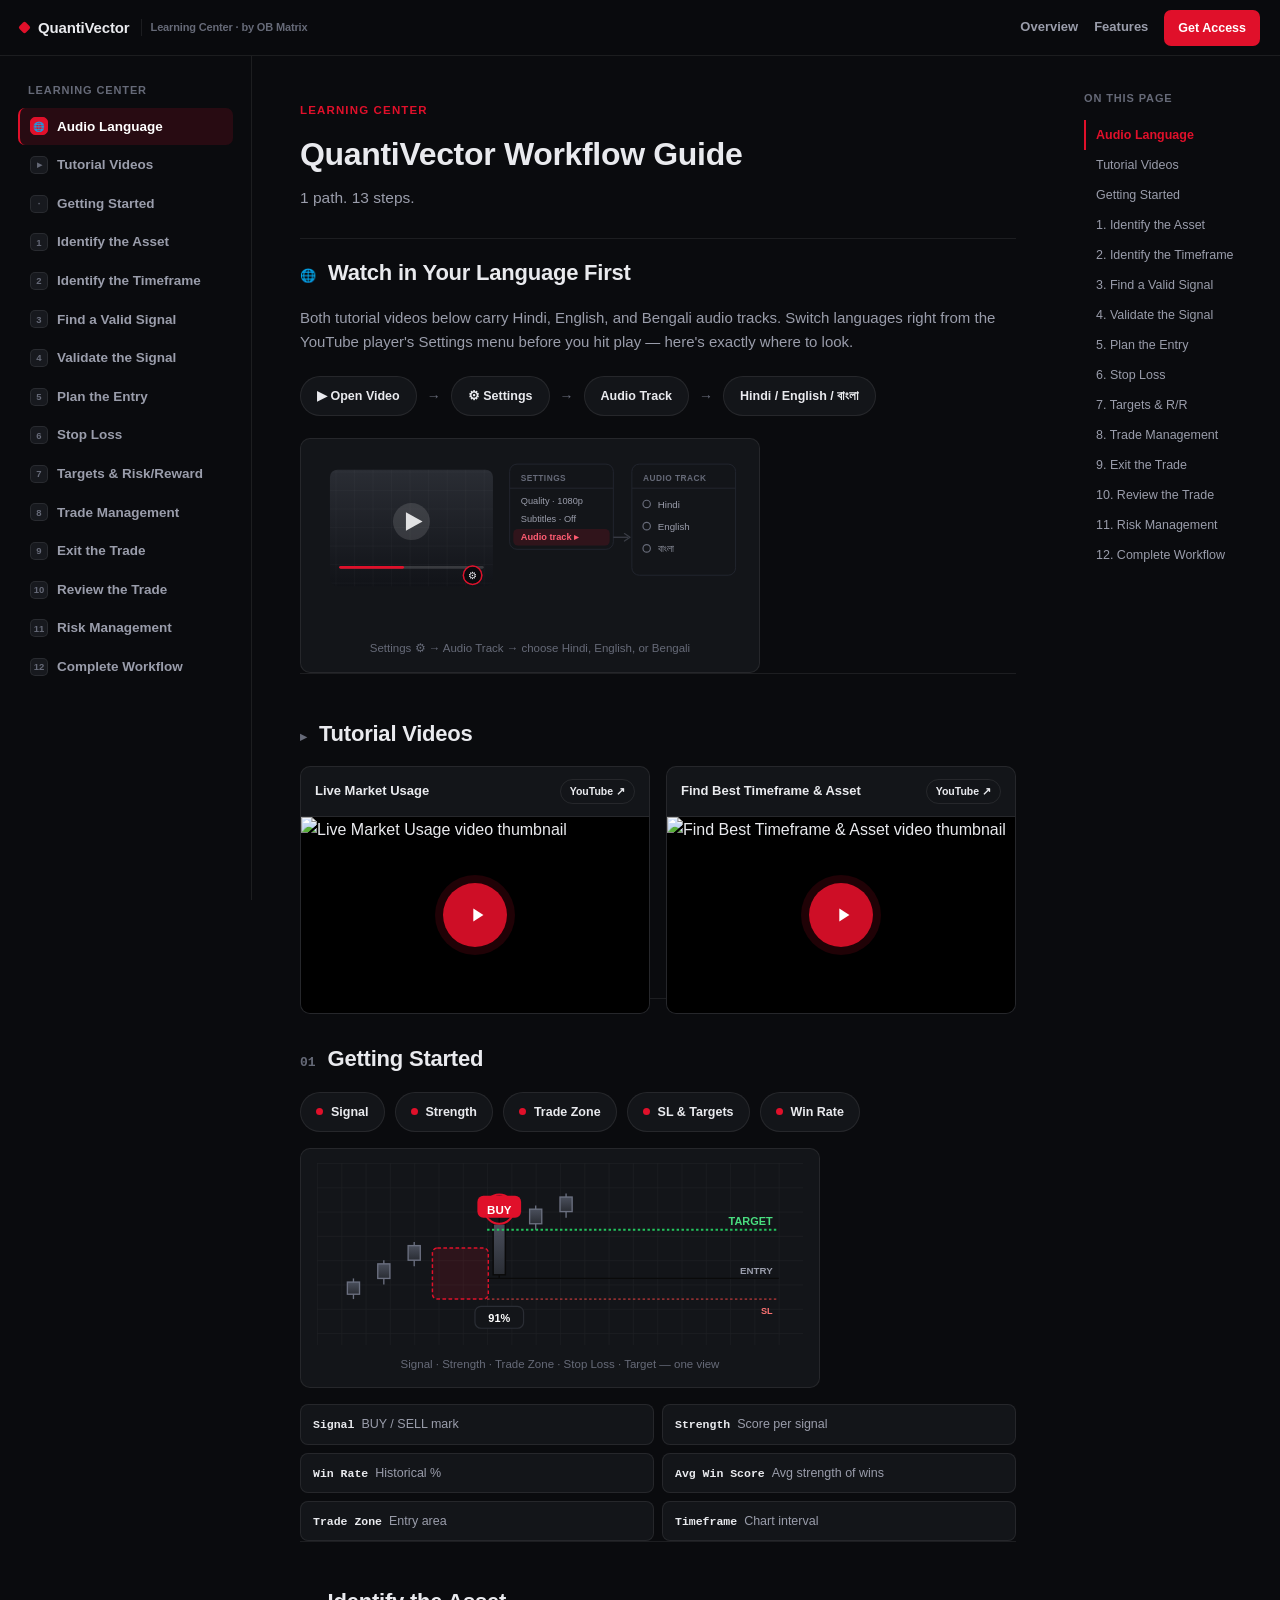
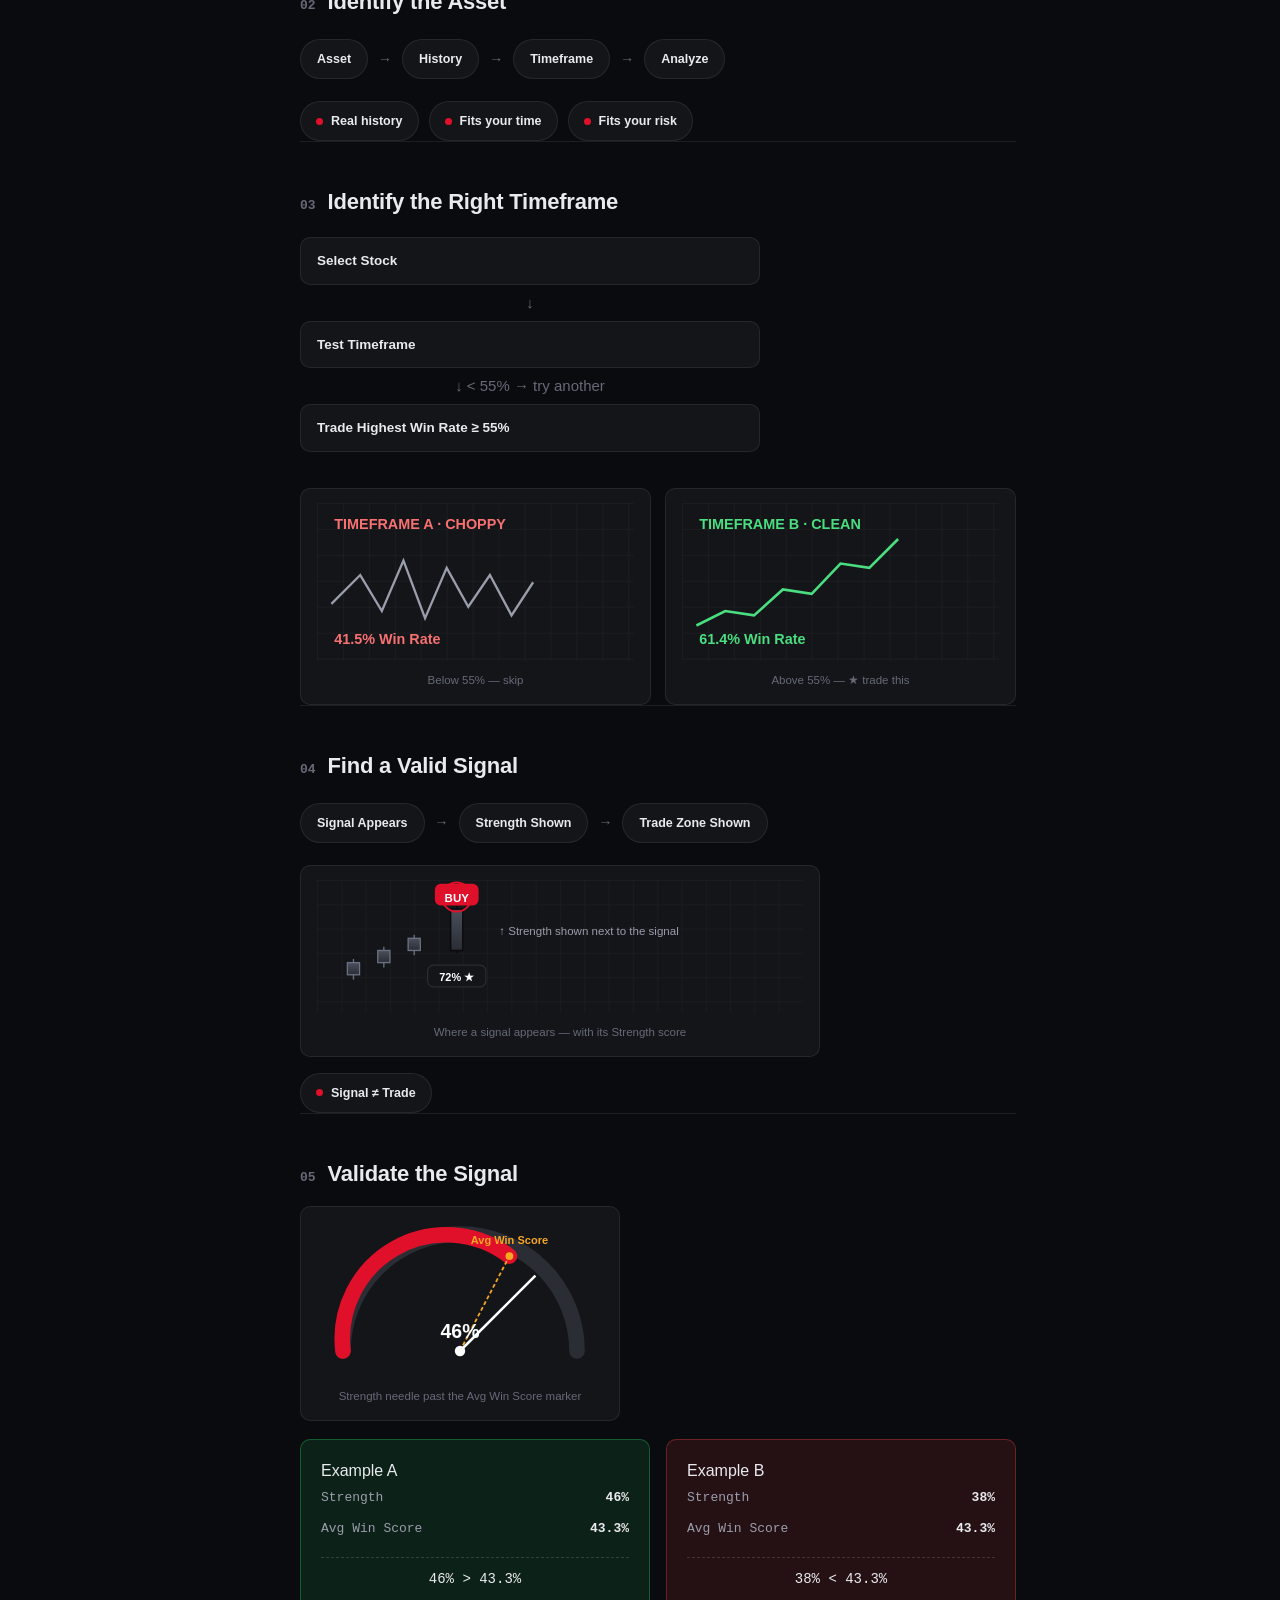
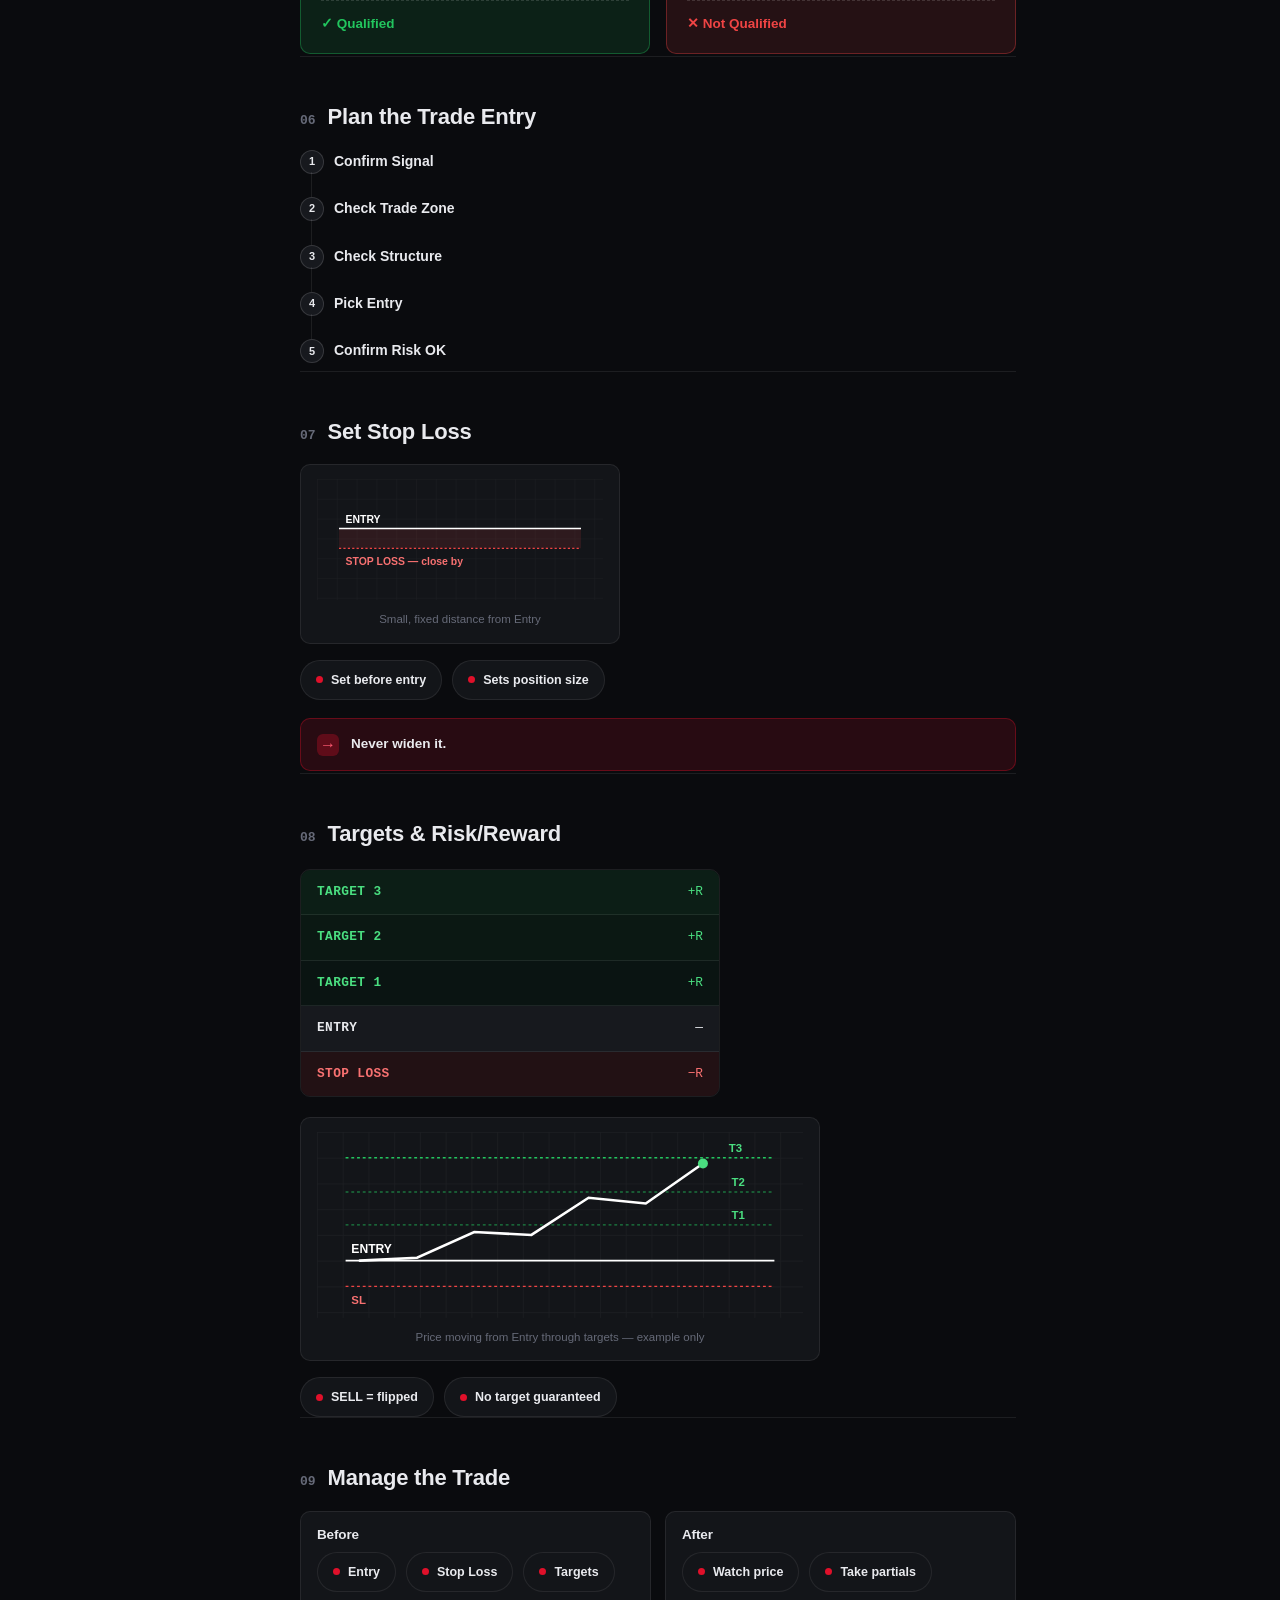
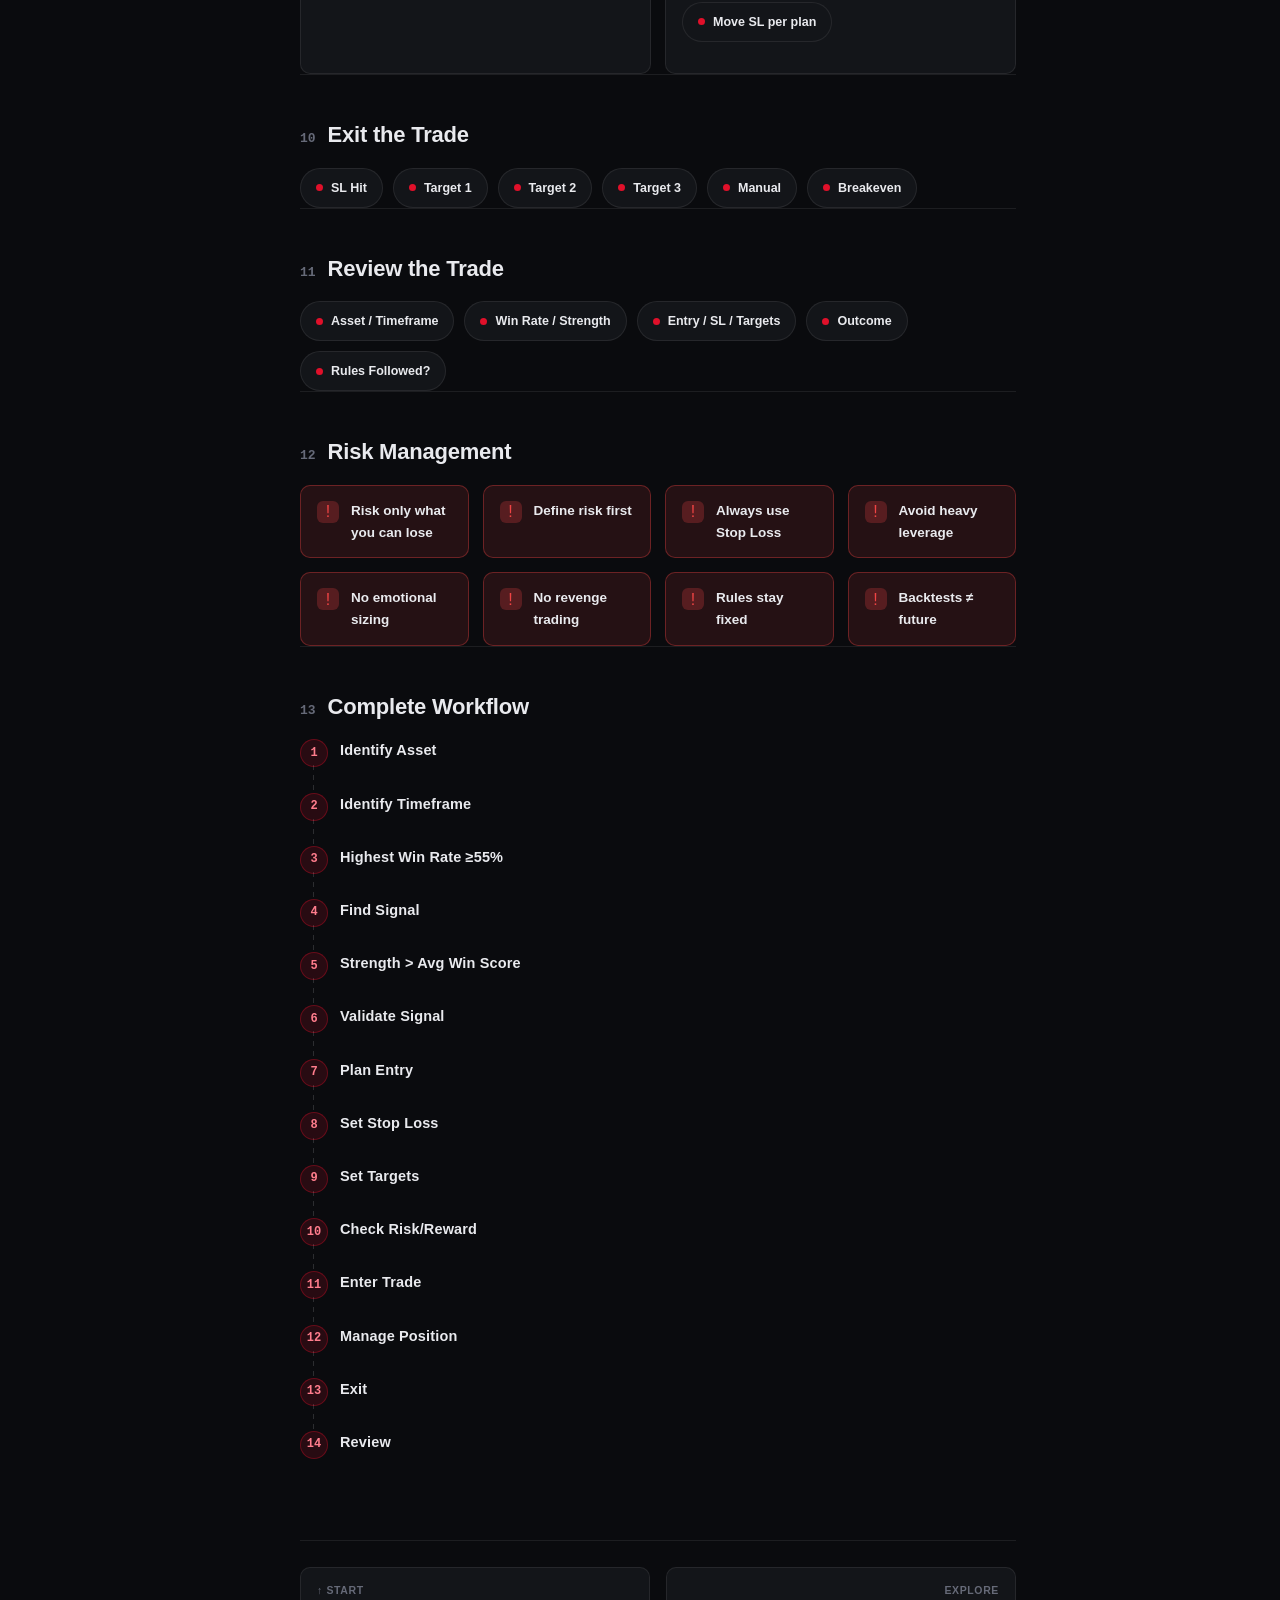
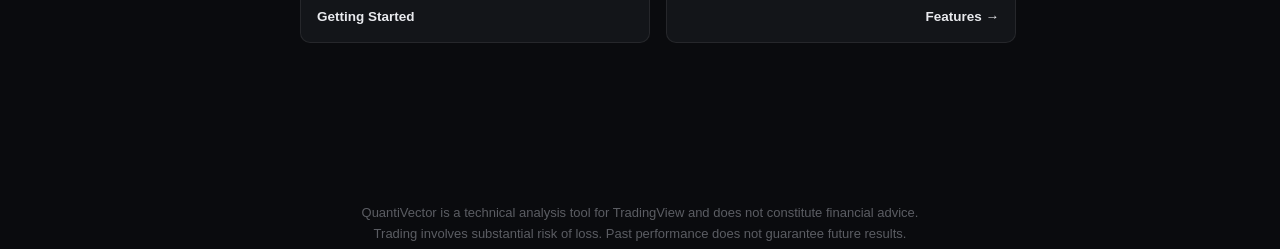
==== commit 6646efb8: "Add disclaimer to docs.html Added disclaimer about financial advice and risk." ====
--- a/docs.html
+++ b/docs.html
@@ -23,11 +23,11 @@
 t.src=v;s=b.getElementsByTagName(e)[0];
 s.parentNode.insertBefore(t,s)}(window, document,'script',
 'https://connect.facebook.net/en_US/fbevents.js');
-fbq('init', '488748343677946');
+fbq('init', '2265961560907677');
 fbq('track', 'PageView');
 </script>
 <noscript><img height="1" width="1" style="display:none"
-src="https://www.facebook.com/tr?id=488748343677946&ev=PageView&noscript=1"
+src="https://www.facebook.com/tr?id=2265961560907677&ev=PageView&noscript=1"
 /></noscript>
 <!-- End Meta Pixel Code -->
 <title>Learning Center — QuantiVector by OB Matrix</title>
@@ -660,5 +660,5 @@
 })();
 </script>
 
-</body>
+<div style="max-width:640px;margin:40px auto 20px;padding:0 20px;text-align:center;"><p style="font-size:13px;color:#5b5d63;">QuantiVector is a technical analysis tool for TradingView and does not constitute financial advice. Trading involves substantial risk of loss. Past performance does not guarantee future results.</p></div></body>
 </html>
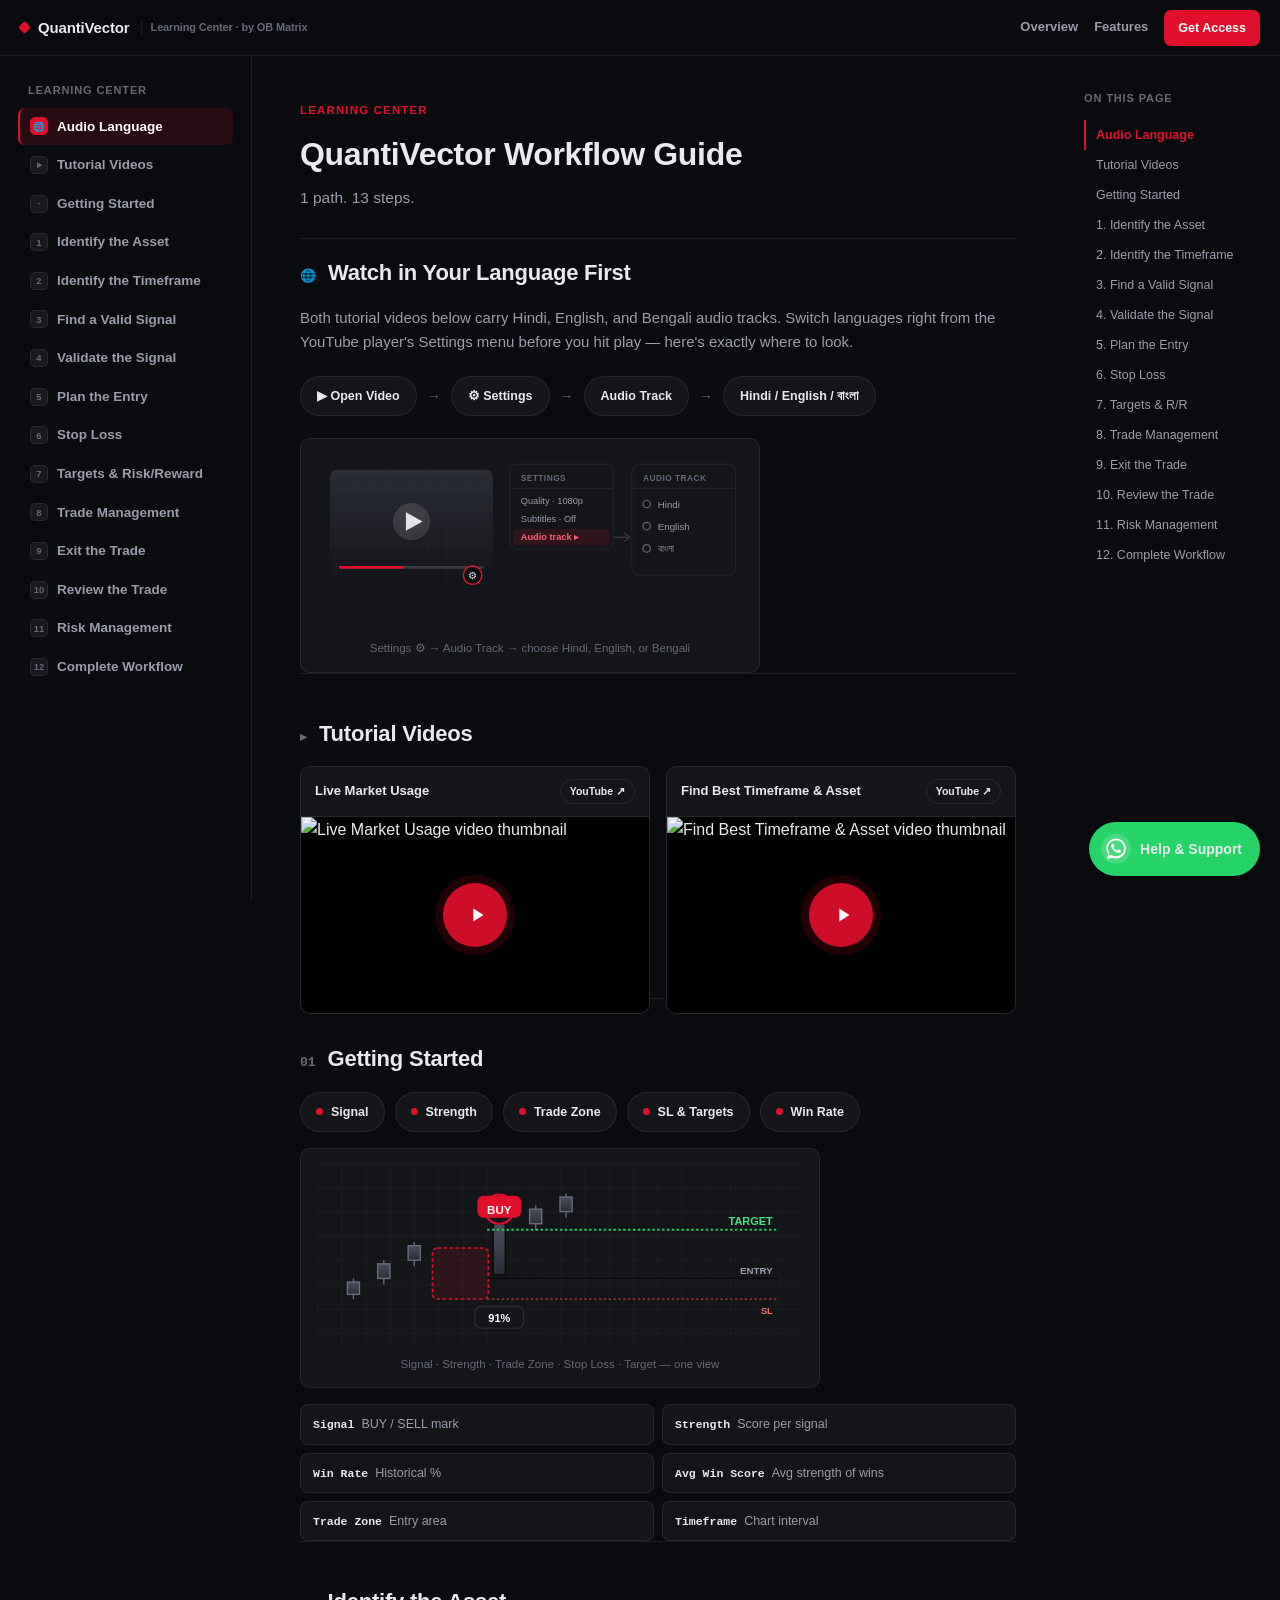
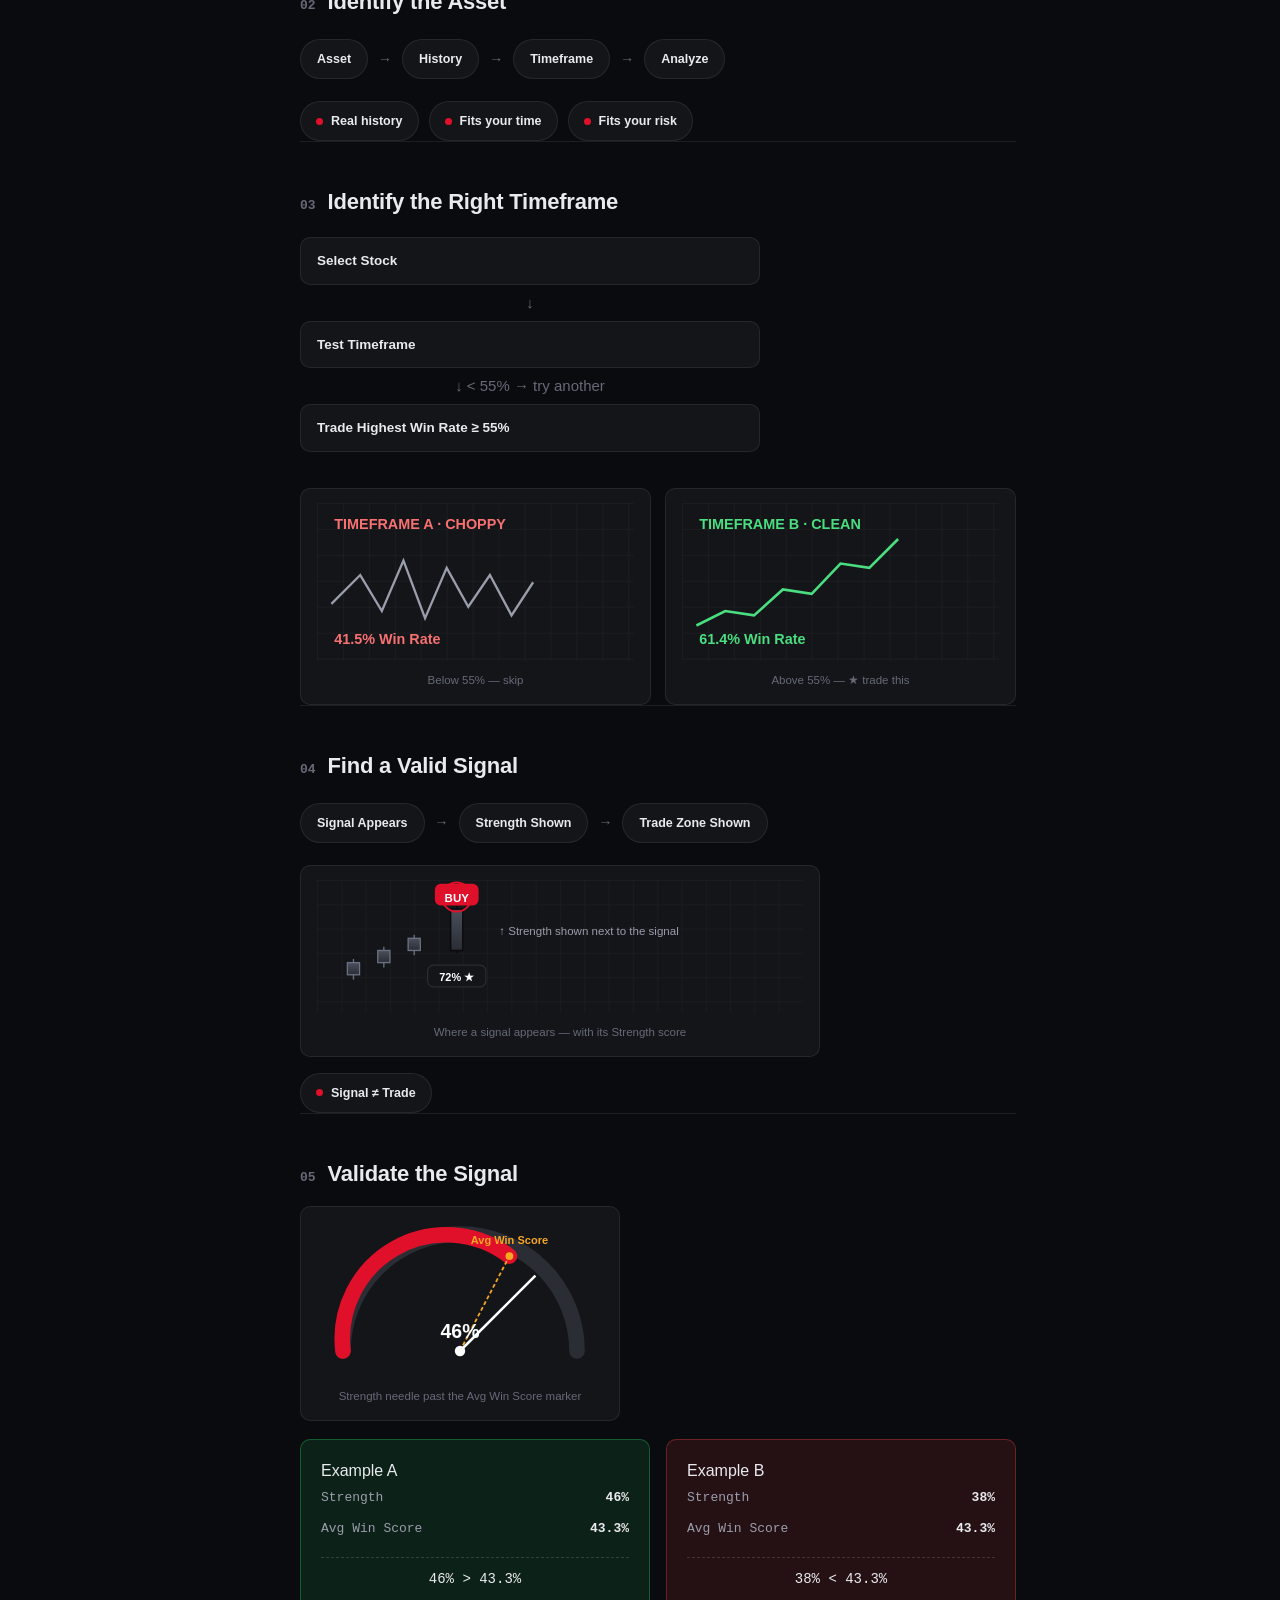
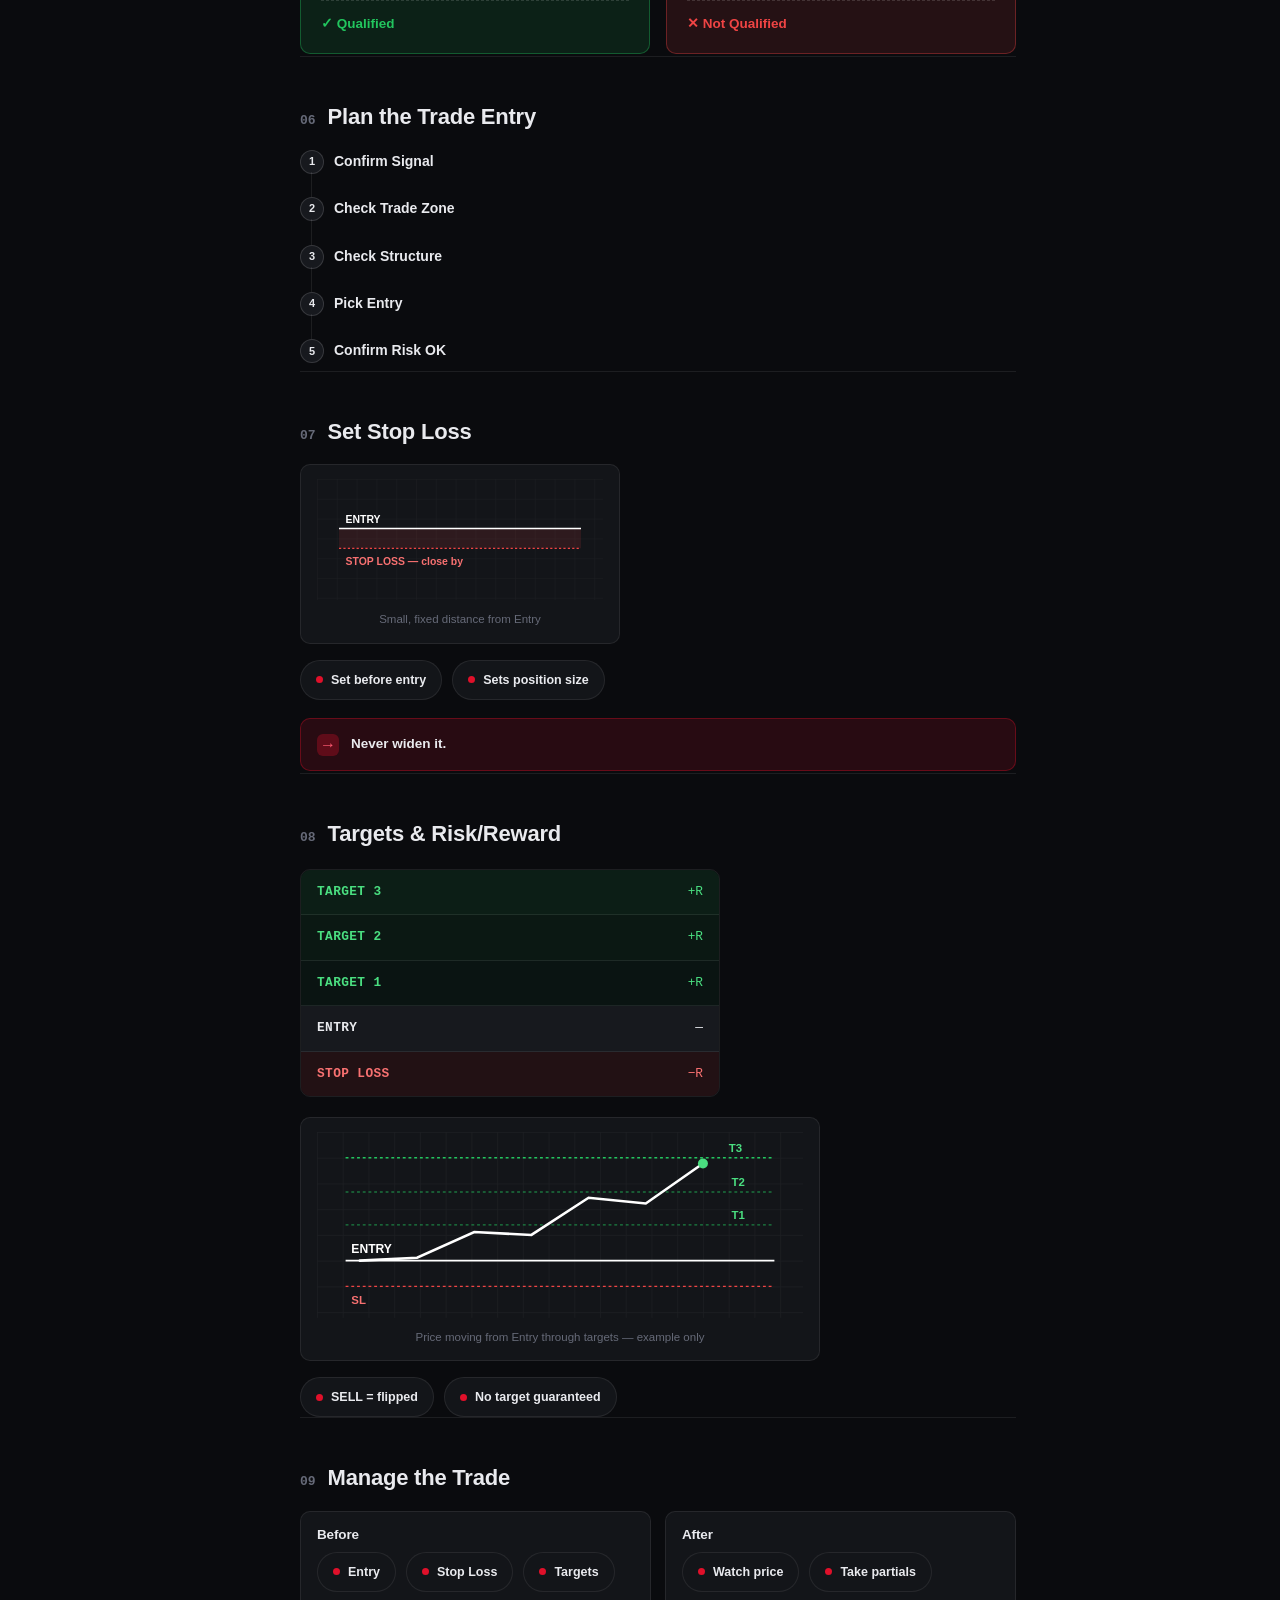
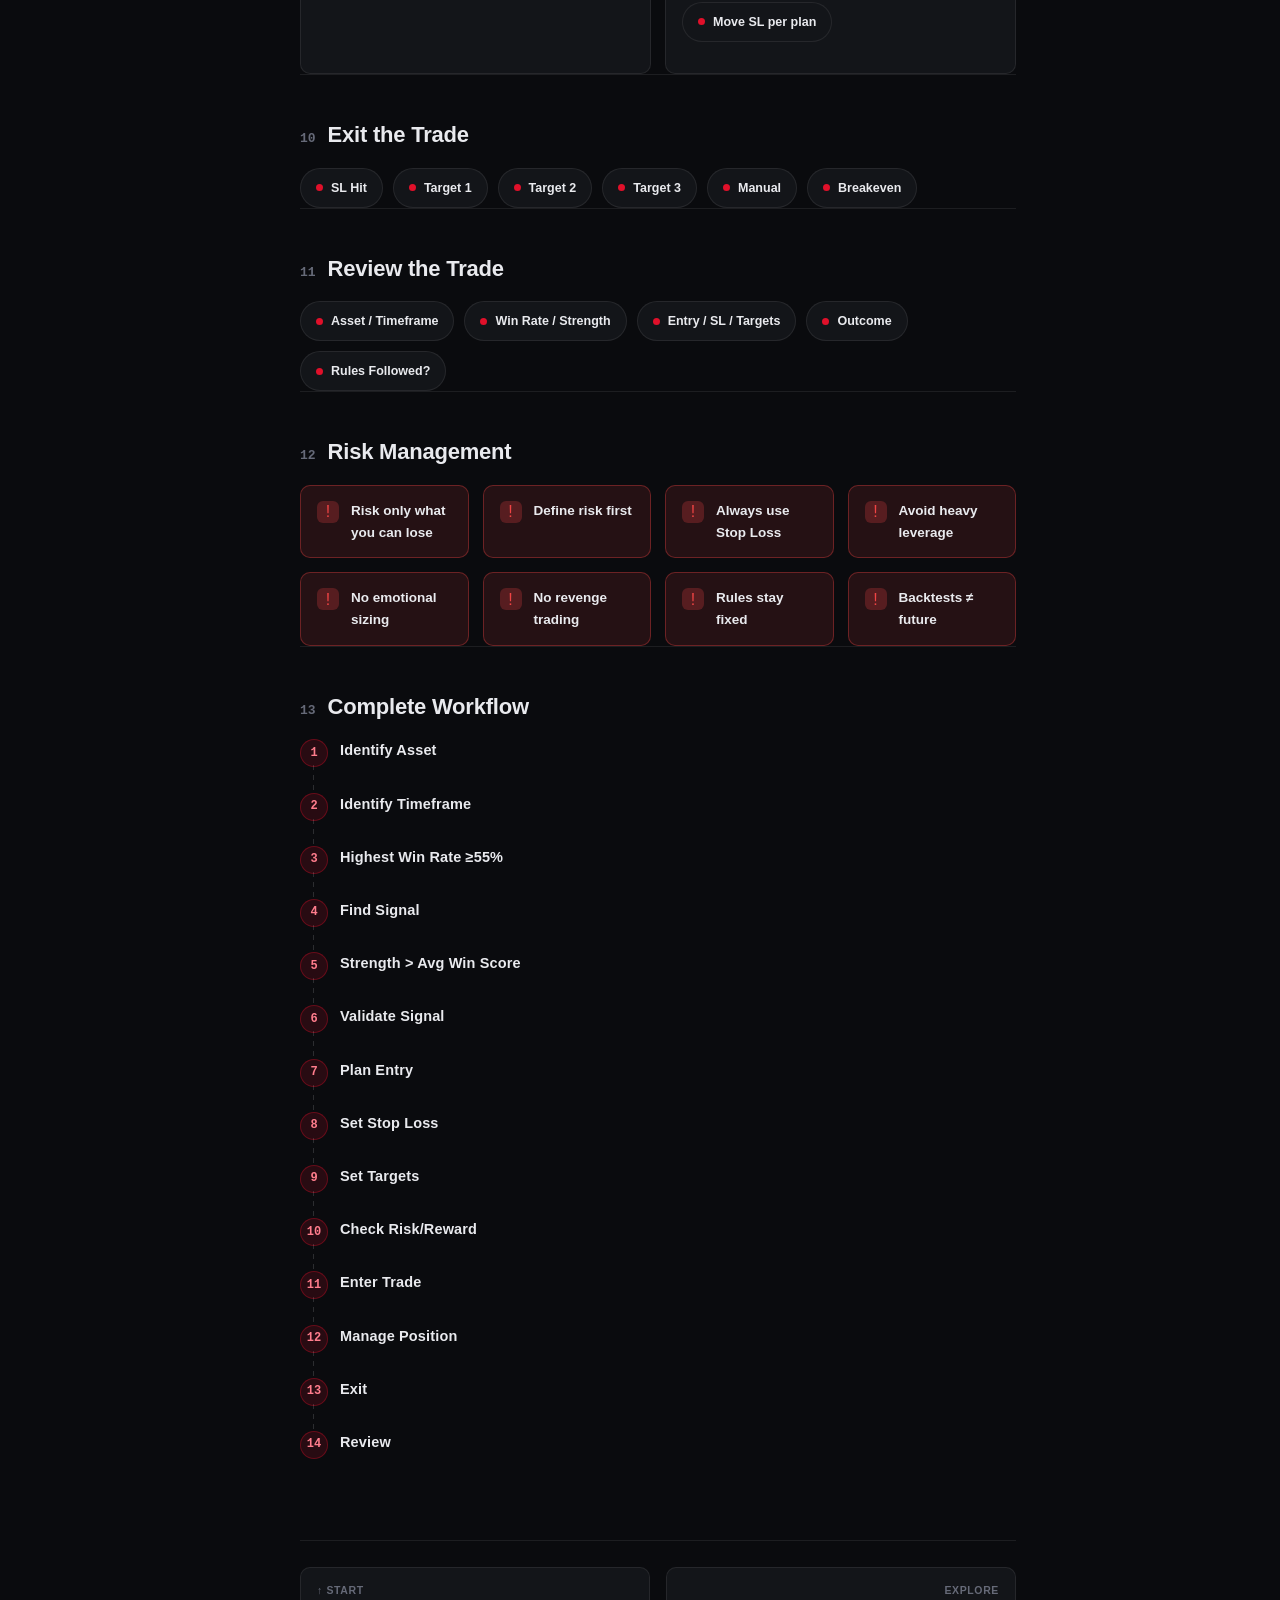
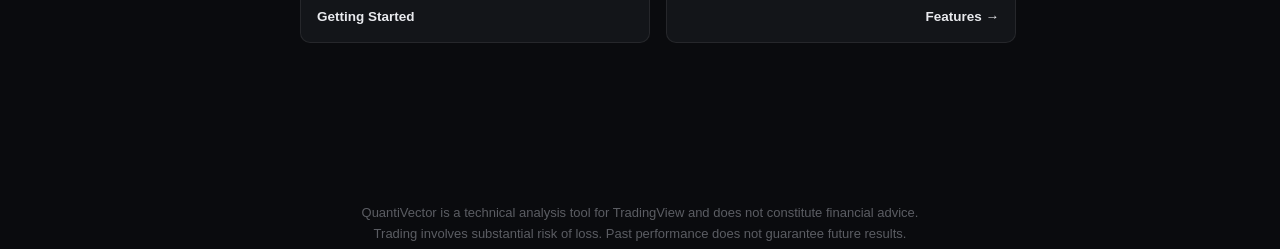
==== commit dc205566: "Add WhatsApp support button to docs.html" ====
--- a/docs.html
+++ b/docs.html
@@ -660,5 +660,19 @@
 })();
 </script>
 
-<div style="max-width:640px;margin:40px auto 20px;padding:0 20px;text-align:center;"><p style="font-size:13px;color:#5b5d63;">QuantiVector is a technical analysis tool for TradingView and does not constitute financial advice. Trading involves substantial risk of loss. Past performance does not guarantee future results.</p></div></body>
+<div style="max-width:640px;margin:40px auto 20px;padding:0 20px;text-align:center;"><p style="font-size:13px;color:#5b5d63;">QuantiVector is a technical analysis tool for TradingView and does not constitute financial advice. Trading involves substantial risk of loss. Past performance does not guarantee future results.</p></div><!-- ===== WhatsApp Help & Support Widget ===== -->
+<a href="https://wa.me/916290829277?text=I%20have%20a%20Query%20for%20Quanty%20Vector%20Indicator" target="_blank" rel="noopener noreferrer" class="wa-support-btn" aria-label="Help &amp; Support on WhatsApp">
+  <span class="wa-support-icon">
+    <svg viewBox="0 0 32 32" width="26" height="26" fill="#fff" aria-hidden="true"><path d="M16.02 3C9.37 3 3.98 8.39 3.98 15.04c0 2.65.87 5.1 2.34 7.09L4.9 28.5l6.55-1.72a11.98 11.98 0 0 0 4.57.9h.01c6.65 0 12.04-5.39 12.04-12.04C28.06 8.39 22.67 3 16.02 3zm0 21.94h-.01a9.86 9.86 0 0 1-5.02-1.38l-.36-.21-3.75.98 1-3.65-.24-.37a9.86 9.86 0 0 1-1.5-5.27c0-5.46 4.44-9.9 9.9-9.9 2.64 0 5.13 1.03 6.99 2.9a9.82 9.82 0 0 1 2.9 6.99c0 5.46-4.44 9.9-9.9 9.9zm5.42-7.42c-.3-.15-1.75-.86-2.02-.96-.27-.1-.47-.15-.66.15-.2.3-.76.96-.93 1.16-.17.2-.34.22-.64.07-.3-.15-1.26-.46-2.4-1.48-.89-.79-1.48-1.77-1.66-2.07-.17-.3-.02-.46.13-.61.14-.14.3-.34.45-.51.15-.17.2-.3.3-.5.1-.2.05-.37-.02-.52-.07-.15-.66-1.59-.9-2.18-.24-.57-.48-.5-.66-.5h-.56c-.2 0-.52.07-.79.37-.27.3-1.03 1.01-1.03 2.46 0 1.45 1.06 2.85 1.2 3.05.15.2 2.09 3.19 5.06 4.47.71.31 1.26.49 1.69.63.71.23 1.36.2 1.87.12.57-.08 1.75-.71 2-1.4.25-.68.25-1.27.17-1.4-.07-.13-.27-.2-.57-.35z"/></svg>
+  </span>
+  <span class="wa-support-label">Help &amp; Support</span>
+</a>
+<style>
+.wa-support-btn{position:fixed;right:20px;bottom:24px;z-index:999;display:flex;align-items:center;gap:9px;background:#25D366;color:#fff;text-decoration:none;font-weight:700;font-size:14px;padding:12px 18px 12px 12px;border-radius:999px;box-shadow:0 6px 20px rgba(0,0,0,.22);animation:waPulse 2.4s ease-in-out infinite;}
+.wa-support-btn:hover{transform:translateY(-2px);box-shadow:0 8px 24px rgba(0,0,0,.28);}
+.wa-support-icon{display:flex;align-items:center;justify-content:center;width:30px;height:30px;background:rgba(255,255,255,.16);border-radius:50%;flex-shrink:0;}
+@keyframes waPulse{0%,100%{box-shadow:0 6px 20px rgba(37,211,102,.35)}50%{box-shadow:0 6px 20px rgba(37,211,102,.7)}}
+@media (max-width:480px){.wa-support-label{display:none}.wa-support-btn{padding:12px;border-radius:50%;}}
+</style>
+</body>
 </html>
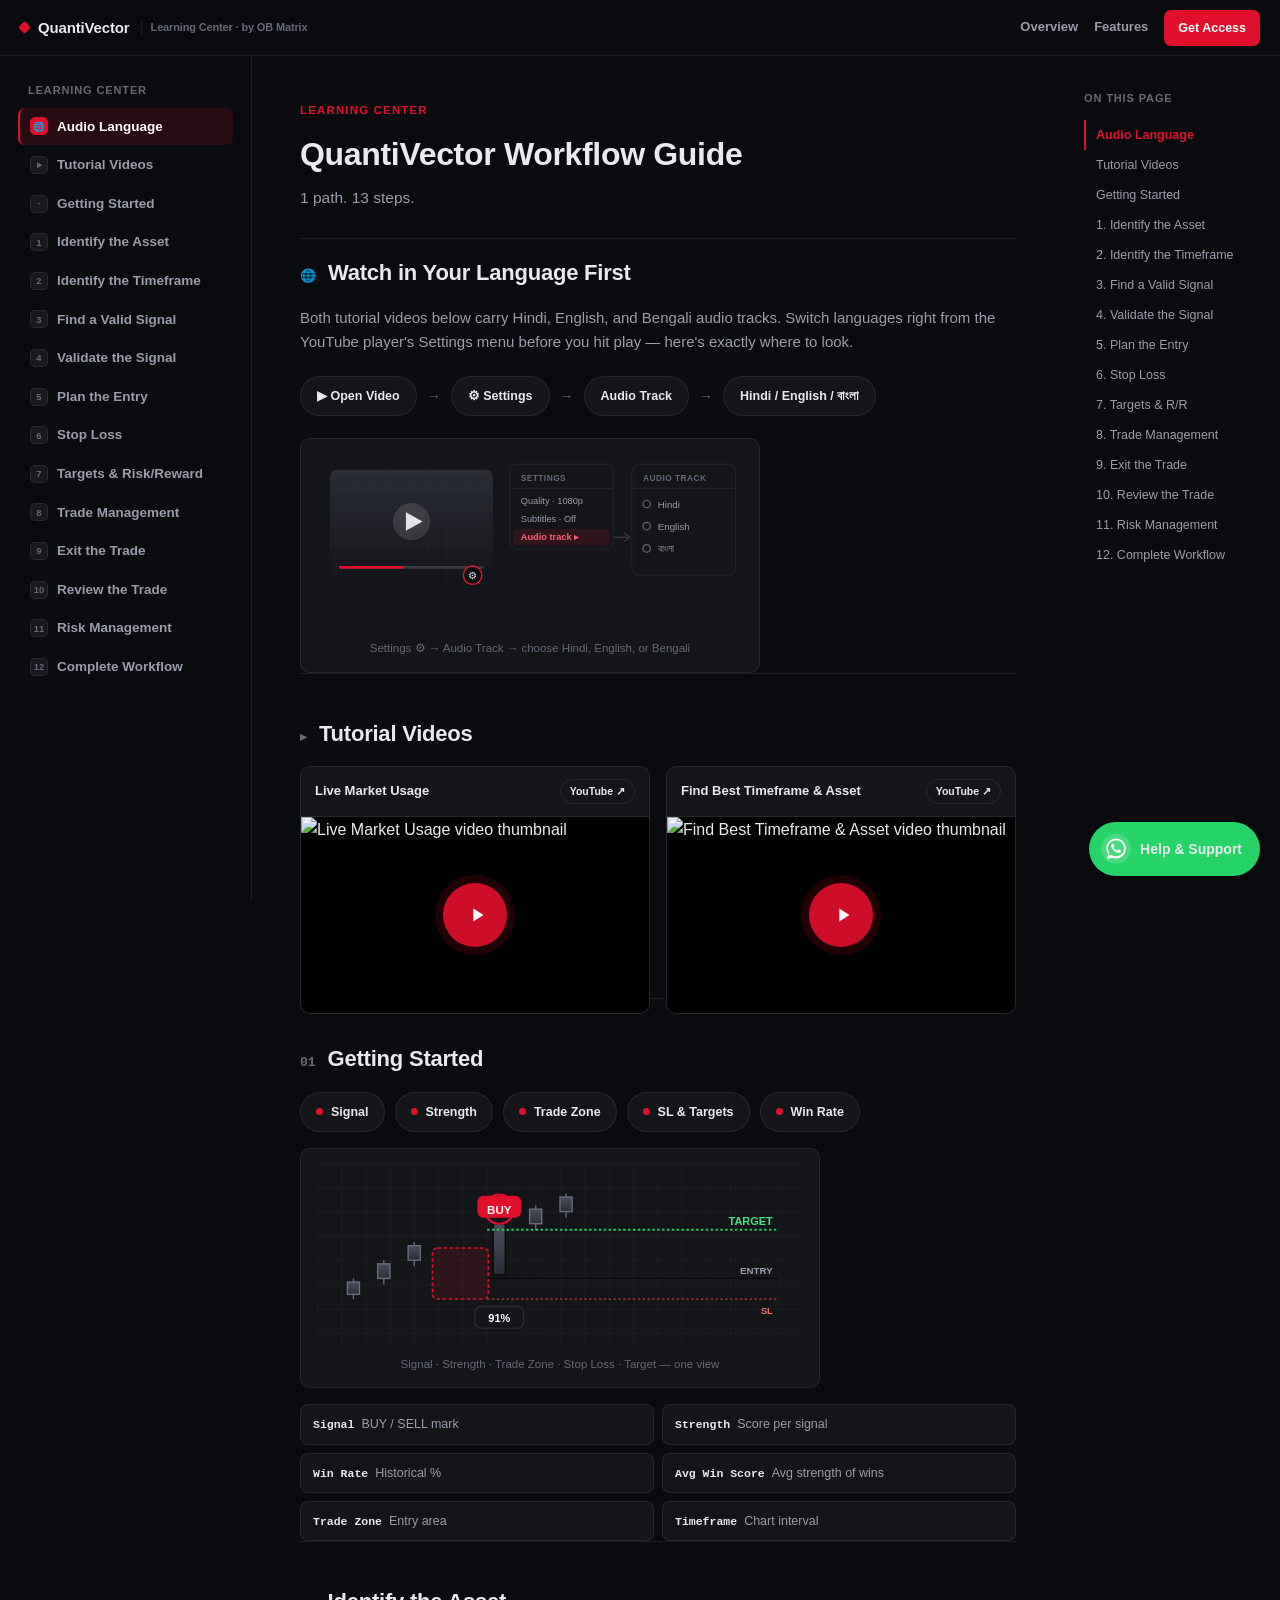
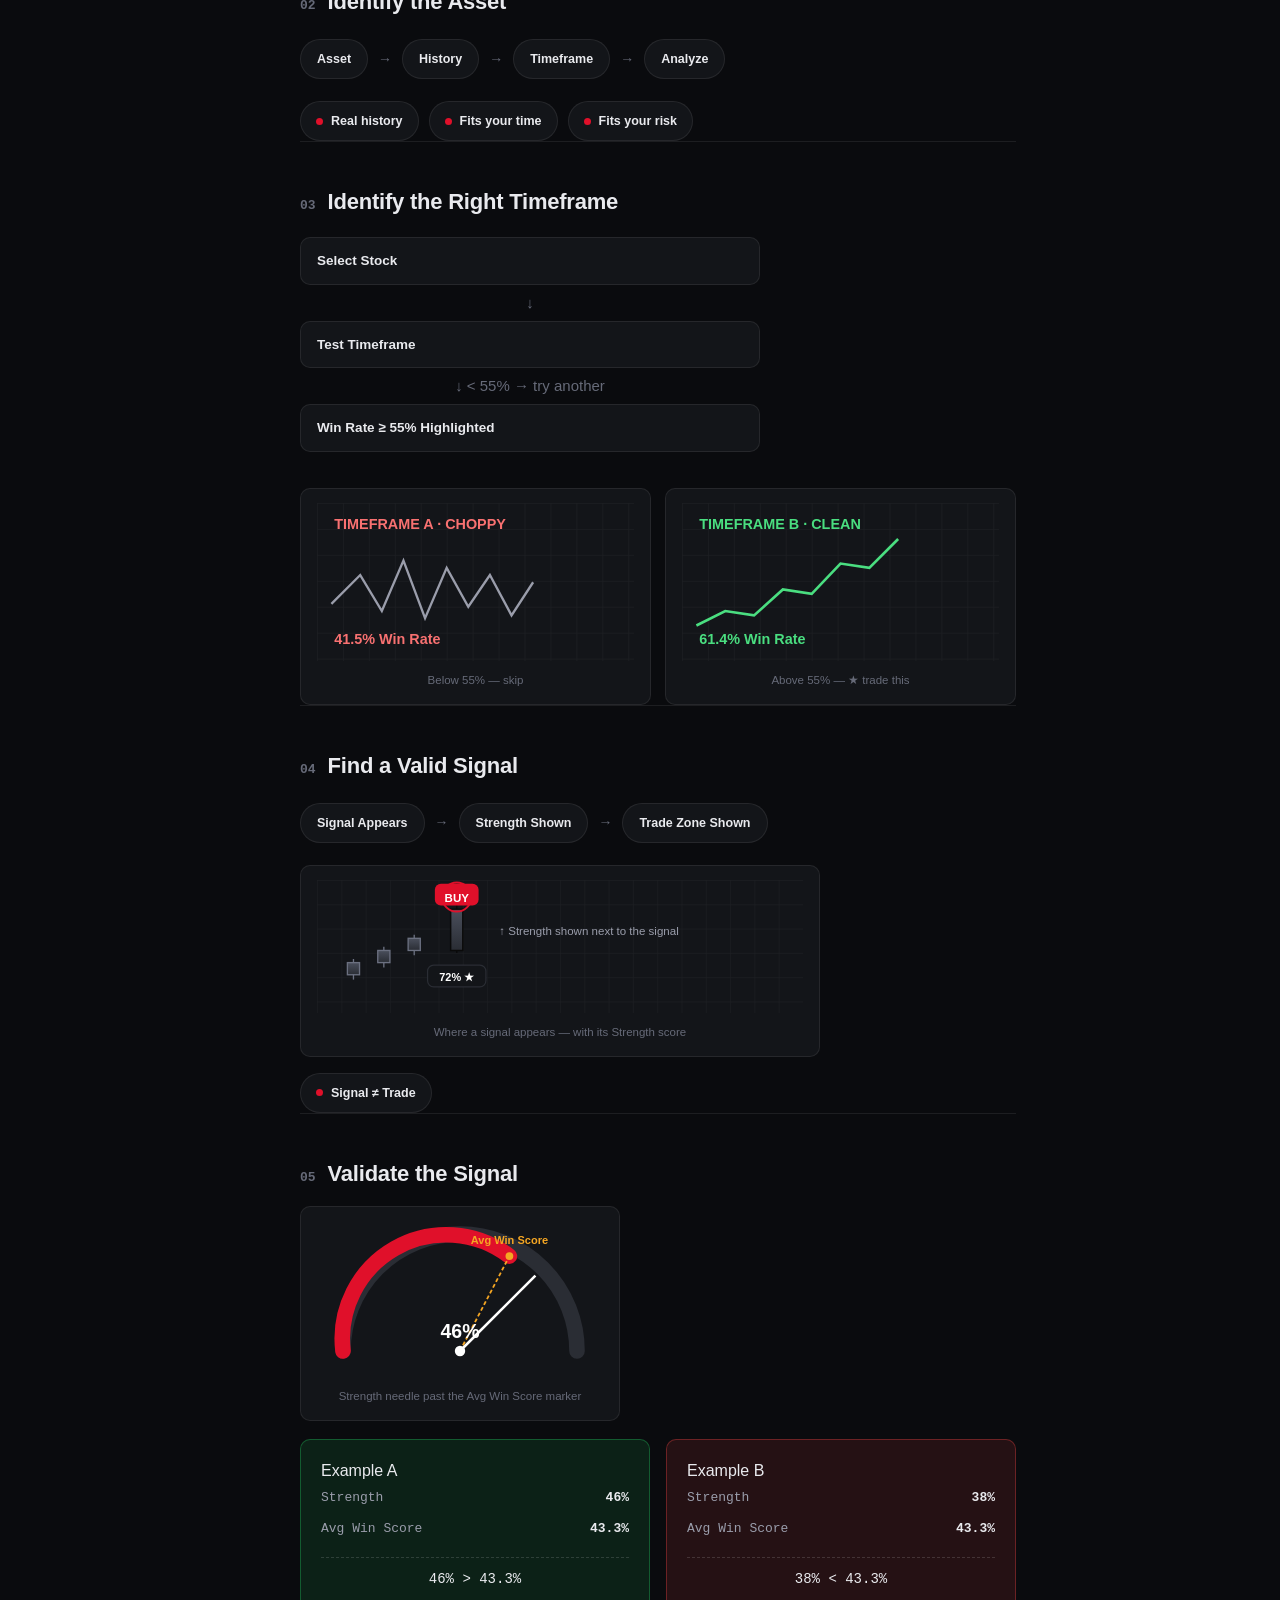
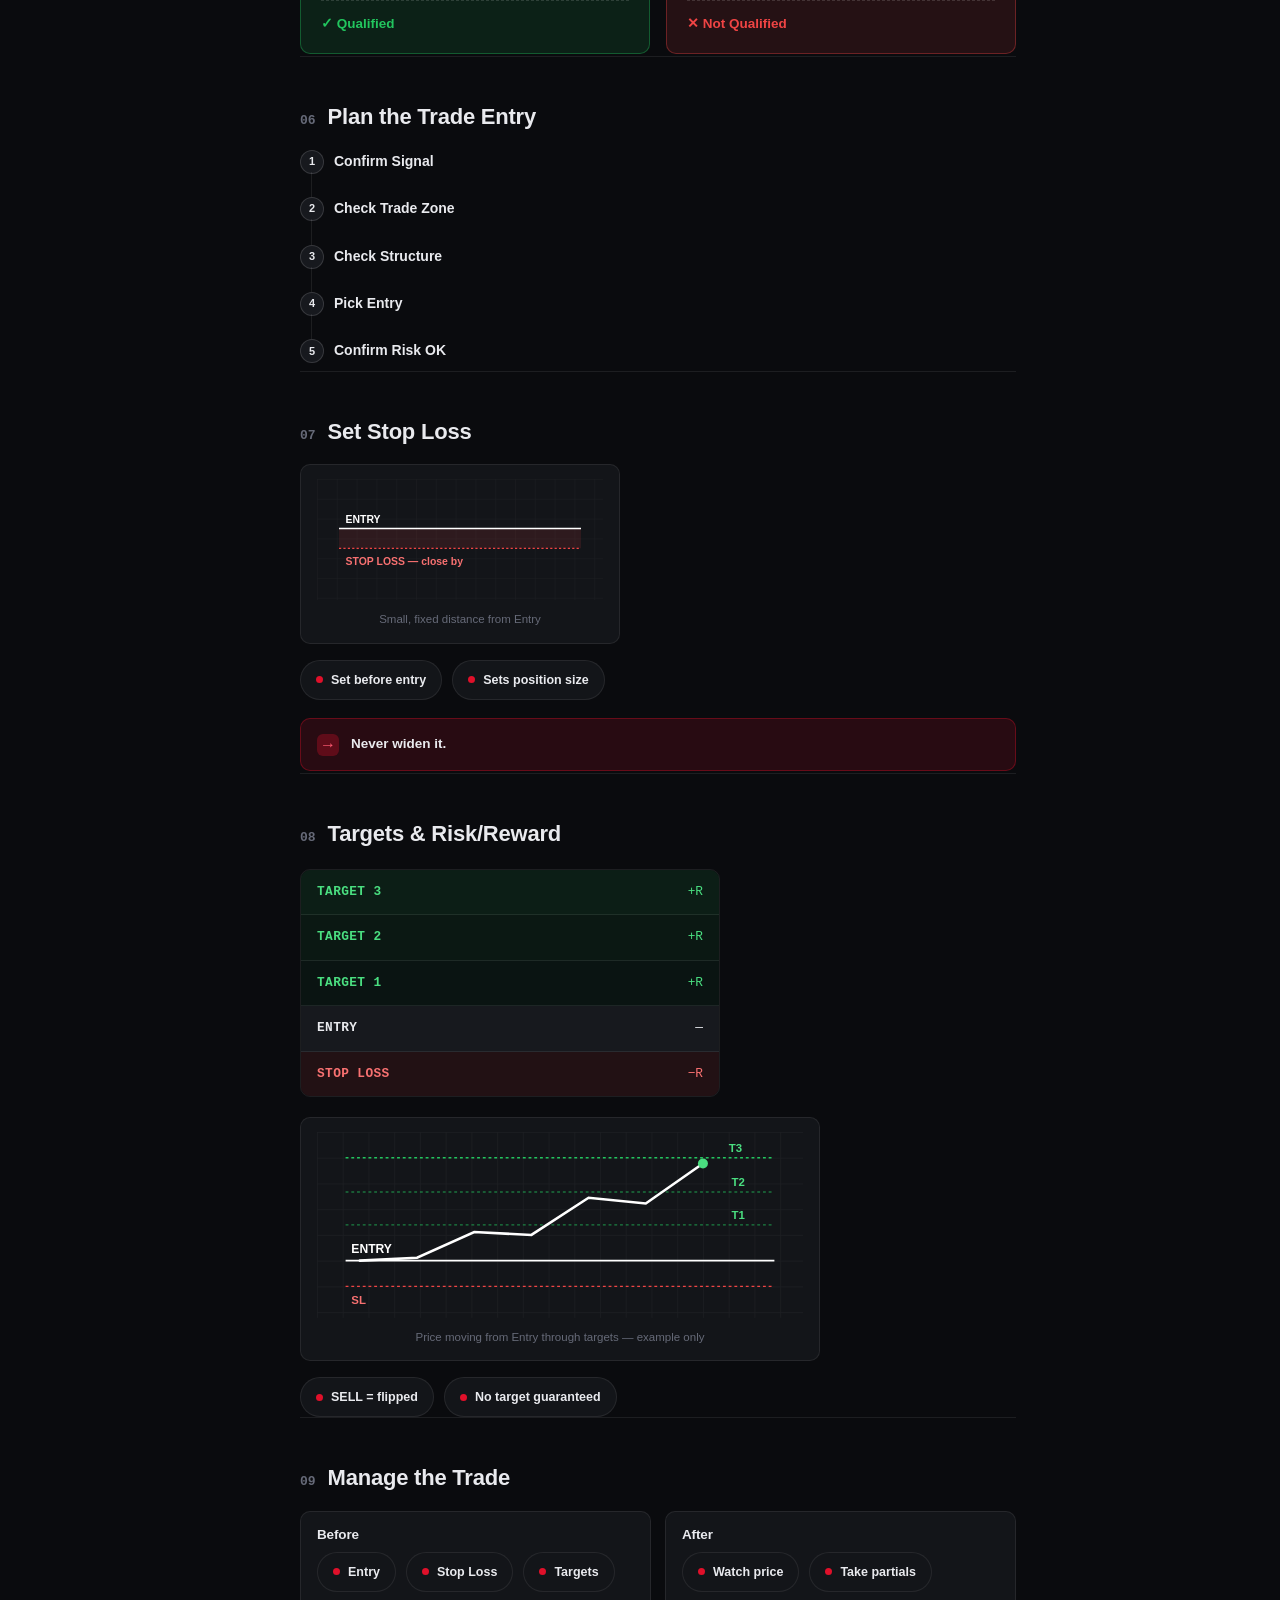
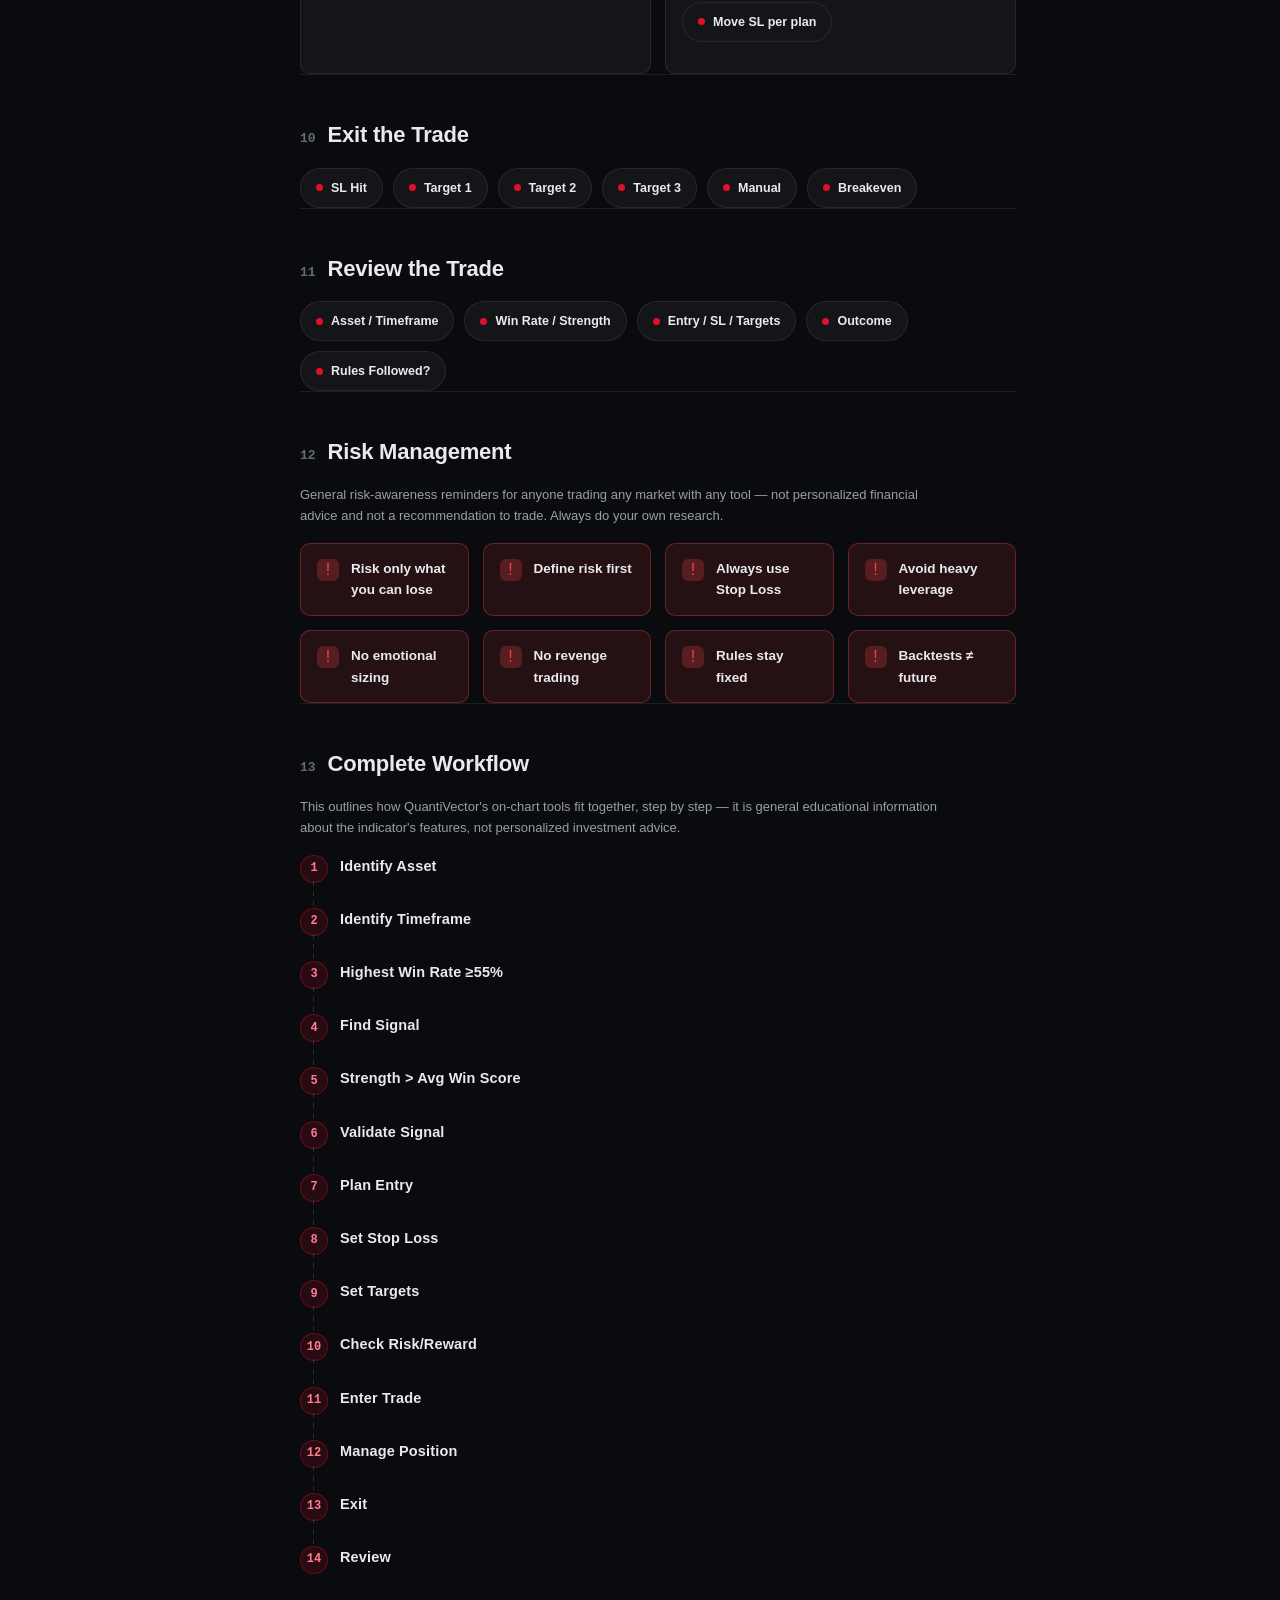
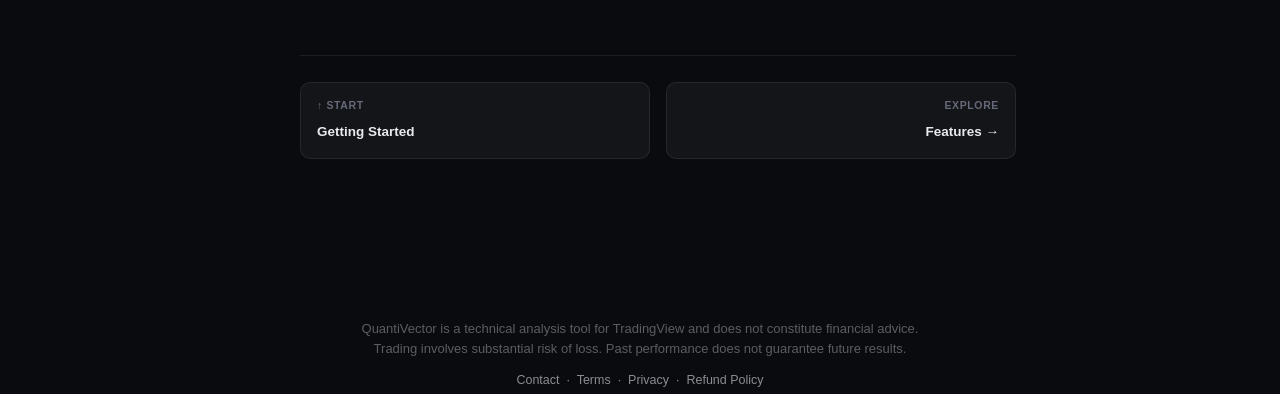
==== commit b75d5ee7: "Fix Meta ad policy issues: remove named-stock call, soften outcome claims, add Privacy/Terms/Refund " ====
--- a/docs.html
+++ b/docs.html
@@ -12,7 +12,6 @@
   gtag('js', new Date());
   gtag('config', 'G-Q3YGLEC0SH');
 </script>
-
 <!-- Meta Pixel Code -->
 <script>
 !function(f,b,e,v,n,t,s)
@@ -23,11 +22,11 @@
 t.src=v;s=b.getElementsByTagName(e)[0];
 s.parentNode.insertBefore(t,s)}(window, document,'script',
 'https://connect.facebook.net/en_US/fbevents.js');
-fbq('init', '2265961560907677');
+fbq('init', '1778656280052738');
 fbq('track', 'PageView');
 </script>
 <noscript><img height="1" width="1" style="display:none"
-src="https://www.facebook.com/tr?id=2265961560907677&ev=PageView&noscript=1"
+src="https://www.facebook.com/tr?id=1778656280052738&ev=PageView&noscript=1"
 /></noscript>
 <!-- End Meta Pixel Code -->
 <title>Learning Center — QuantiVector by OB Matrix</title>
@@ -271,7 +270,7 @@
         <div class="fv-arrow">↓</div>
         <div class="fv-step">Test Timeframe</div>
         <div class="fv-arrow">↓ &lt; 55% → try another</div>
-        <div class="fv-step">Trade Highest Win Rate ≥ 55%</div>
+        <div class="fv-step">Win Rate ≥ 55% Highlighted</div>
       </div>
 
       <div class="doc-visual-row">
@@ -481,6 +480,7 @@
     <!-- 13 -->
     <section class="doc-section" id="risk-management">
       <div class="doc-section-head"><span class="num">12</span><h2>Risk Management</h2></div>
+      <p style="font-size:13px;color:#9a9dab;max-width:640px;margin:0 0 16px;">General risk-awareness reminders for anyone trading any market with any tool — not personalized financial advice and not a recommendation to trade. Always do your own research.</p>
       <div class="doc-card-row cols-4">
         <div class="doc-callout danger" style="margin:0;"><div class="ic">!</div><p><strong>Risk only what you can lose</strong></p></div>
         <div class="doc-callout danger" style="margin:0;"><div class="ic">!</div><p><strong>Define risk first</strong></p></div>
@@ -496,6 +496,7 @@
     <!-- 14 -->
     <section class="doc-section" id="complete-workflow">
       <div class="doc-section-head"><span class="num">13</span><h2>Complete Workflow</h2></div>
+      <p style="font-size:13px;color:#9a9dab;max-width:640px;margin:0 0 16px;">This outlines how QuantiVector's on-chart tools fit together, step by step — it is general educational information about the indicator's features, not personalized investment advice.</p>
       <ol class="master-flow">
         <li class="mf-item"><b>Identify Asset</b></li>
         <li class="mf-item"><b>Identify Timeframe</b></li>
@@ -660,8 +661,8 @@
 })();
 </script>
 
-<div style="max-width:640px;margin:40px auto 20px;padding:0 20px;text-align:center;"><p style="font-size:13px;color:#5b5d63;">QuantiVector is a technical analysis tool for TradingView and does not constitute financial advice. Trading involves substantial risk of loss. Past performance does not guarantee future results.</p></div><!-- ===== WhatsApp Help & Support Widget ===== -->
-<a href="https://wa.me/916290829277?text=I%20have%20a%20Query%20for%20Quanty%20Vector%20Indicator" target="_blank" rel="noopener noreferrer" class="wa-support-btn" aria-label="Help &amp; Support on WhatsApp">
+<div style="max-width:640px;margin:40px auto 20px;padding:0 20px;text-align:center;"><p style="font-size:13px;color:#5b5d63;">QuantiVector is a technical analysis tool for TradingView and does not constitute financial advice. Trading involves substantial risk of loss. Past performance does not guarantee future results.</p><p style="font-size:12.5px;color:#8a8d93;margin-top:10px;"><a href="mailto:hello@nestail.in" style="color:inherit;">Contact</a> &nbsp;&middot;&nbsp; <a href="terms.html" style="color:inherit;">Terms</a> &nbsp;&middot;&nbsp; <a href="privacy.html" style="color:inherit;">Privacy</a> &nbsp;&middot;&nbsp; <a href="refund.html" style="color:inherit;">Refund Policy</a></p></div><!-- ===== WhatsApp Help & Support Widget ===== -->
+<a href="https://wa.me/916290829277?text=I%20have%20a%20Query%20for%20QuantiVector%20Indicator" target="_blank" rel="noopener noreferrer" class="wa-support-btn" aria-label="Help &amp; Support on WhatsApp">
   <span class="wa-support-icon">
     <svg viewBox="0 0 32 32" width="26" height="26" fill="#fff" aria-hidden="true"><path d="M16.02 3C9.37 3 3.98 8.39 3.98 15.04c0 2.65.87 5.1 2.34 7.09L4.9 28.5l6.55-1.72a11.98 11.98 0 0 0 4.57.9h.01c6.65 0 12.04-5.39 12.04-12.04C28.06 8.39 22.67 3 16.02 3zm0 21.94h-.01a9.86 9.86 0 0 1-5.02-1.38l-.36-.21-3.75.98 1-3.65-.24-.37a9.86 9.86 0 0 1-1.5-5.27c0-5.46 4.44-9.9 9.9-9.9 2.64 0 5.13 1.03 6.99 2.9a9.82 9.82 0 0 1 2.9 6.99c0 5.46-4.44 9.9-9.9 9.9zm5.42-7.42c-.3-.15-1.75-.86-2.02-.96-.27-.1-.47-.15-.66.15-.2.3-.76.96-.93 1.16-.17.2-.34.22-.64.07-.3-.15-1.26-.46-2.4-1.48-.89-.79-1.48-1.77-1.66-2.07-.17-.3-.02-.46.13-.61.14-.14.3-.34.45-.51.15-.17.2-.3.3-.5.1-.2.05-.37-.02-.52-.07-.15-.66-1.59-.9-2.18-.24-.57-.48-.5-.66-.5h-.56c-.2 0-.52.07-.79.37-.27.3-1.03 1.01-1.03 2.46 0 1.45 1.06 2.85 1.2 3.05.15.2 2.09 3.19 5.06 4.47.71.31 1.26.49 1.69.63.71.23 1.36.2 1.87.12.57-.08 1.75-.71 2-1.4.25-.68.25-1.27.17-1.4-.07-.13-.27-.2-.57-.35z"/></svg>
   </span>
